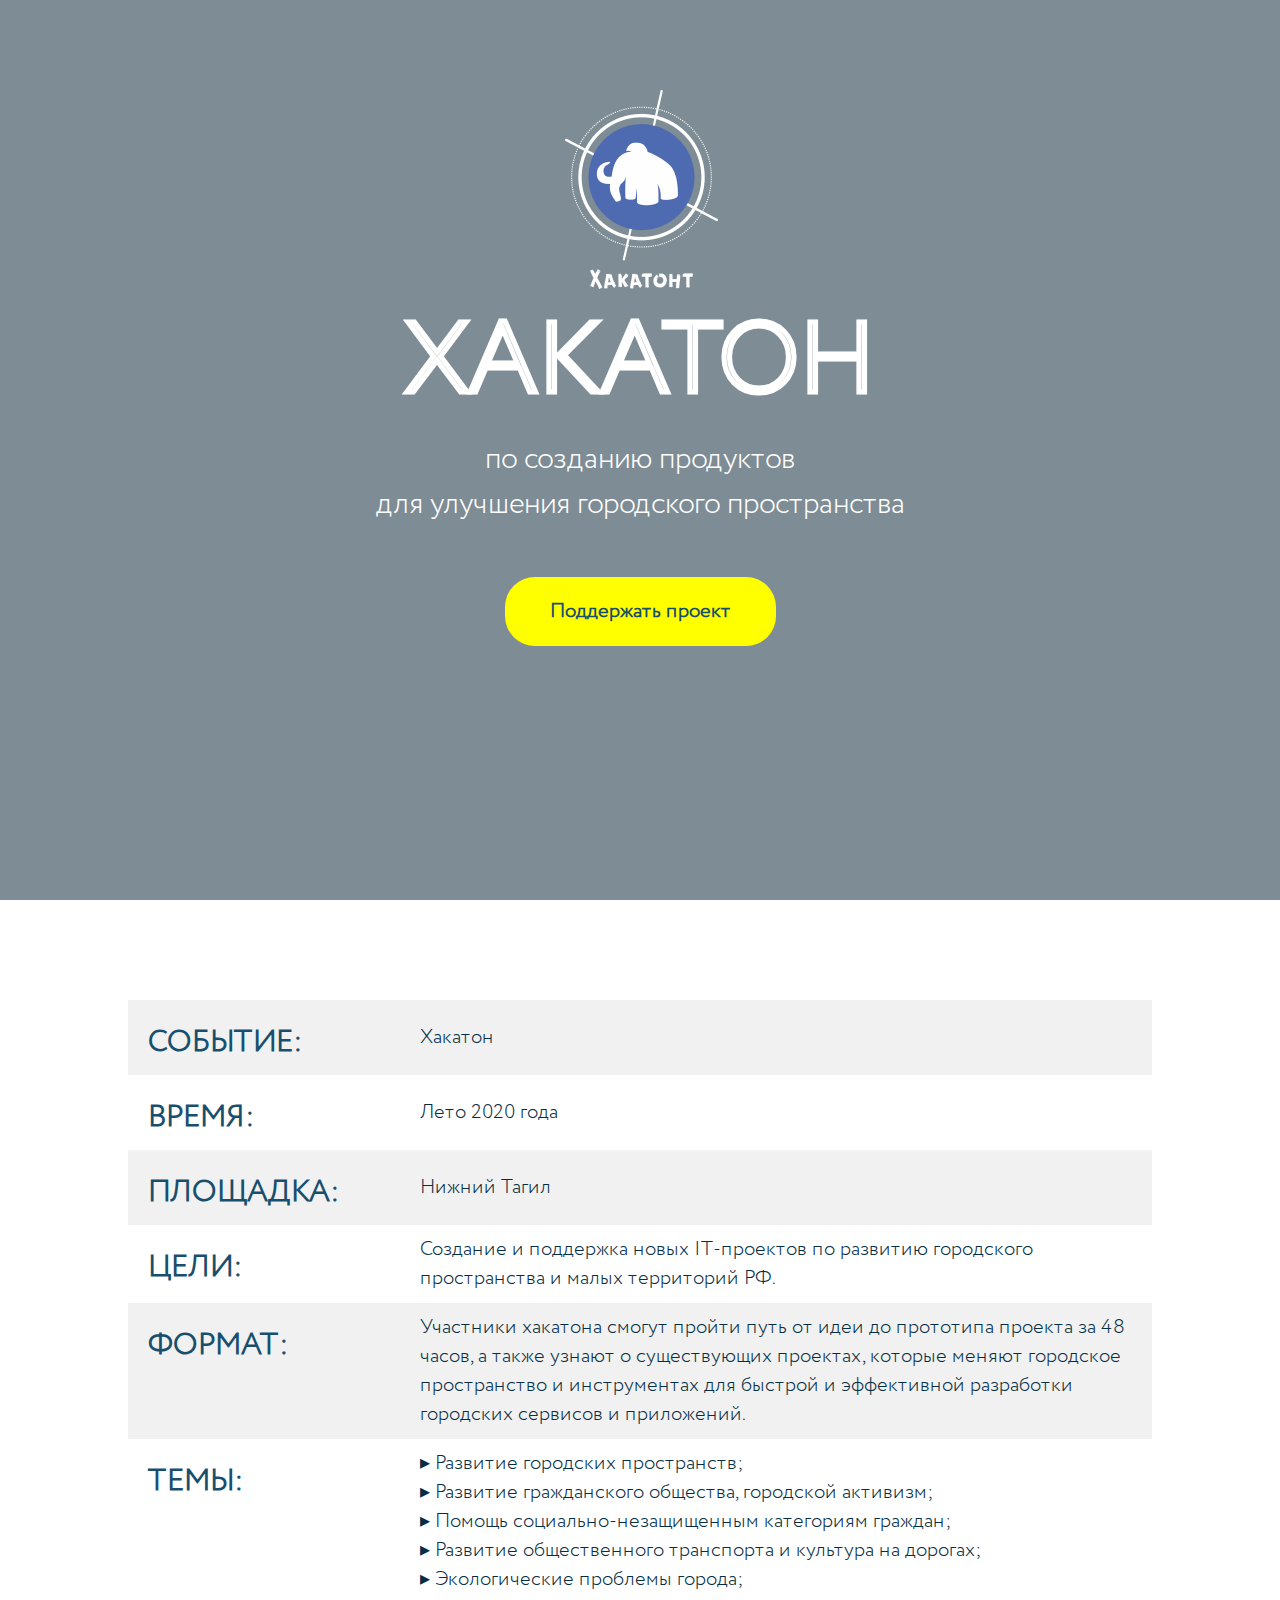
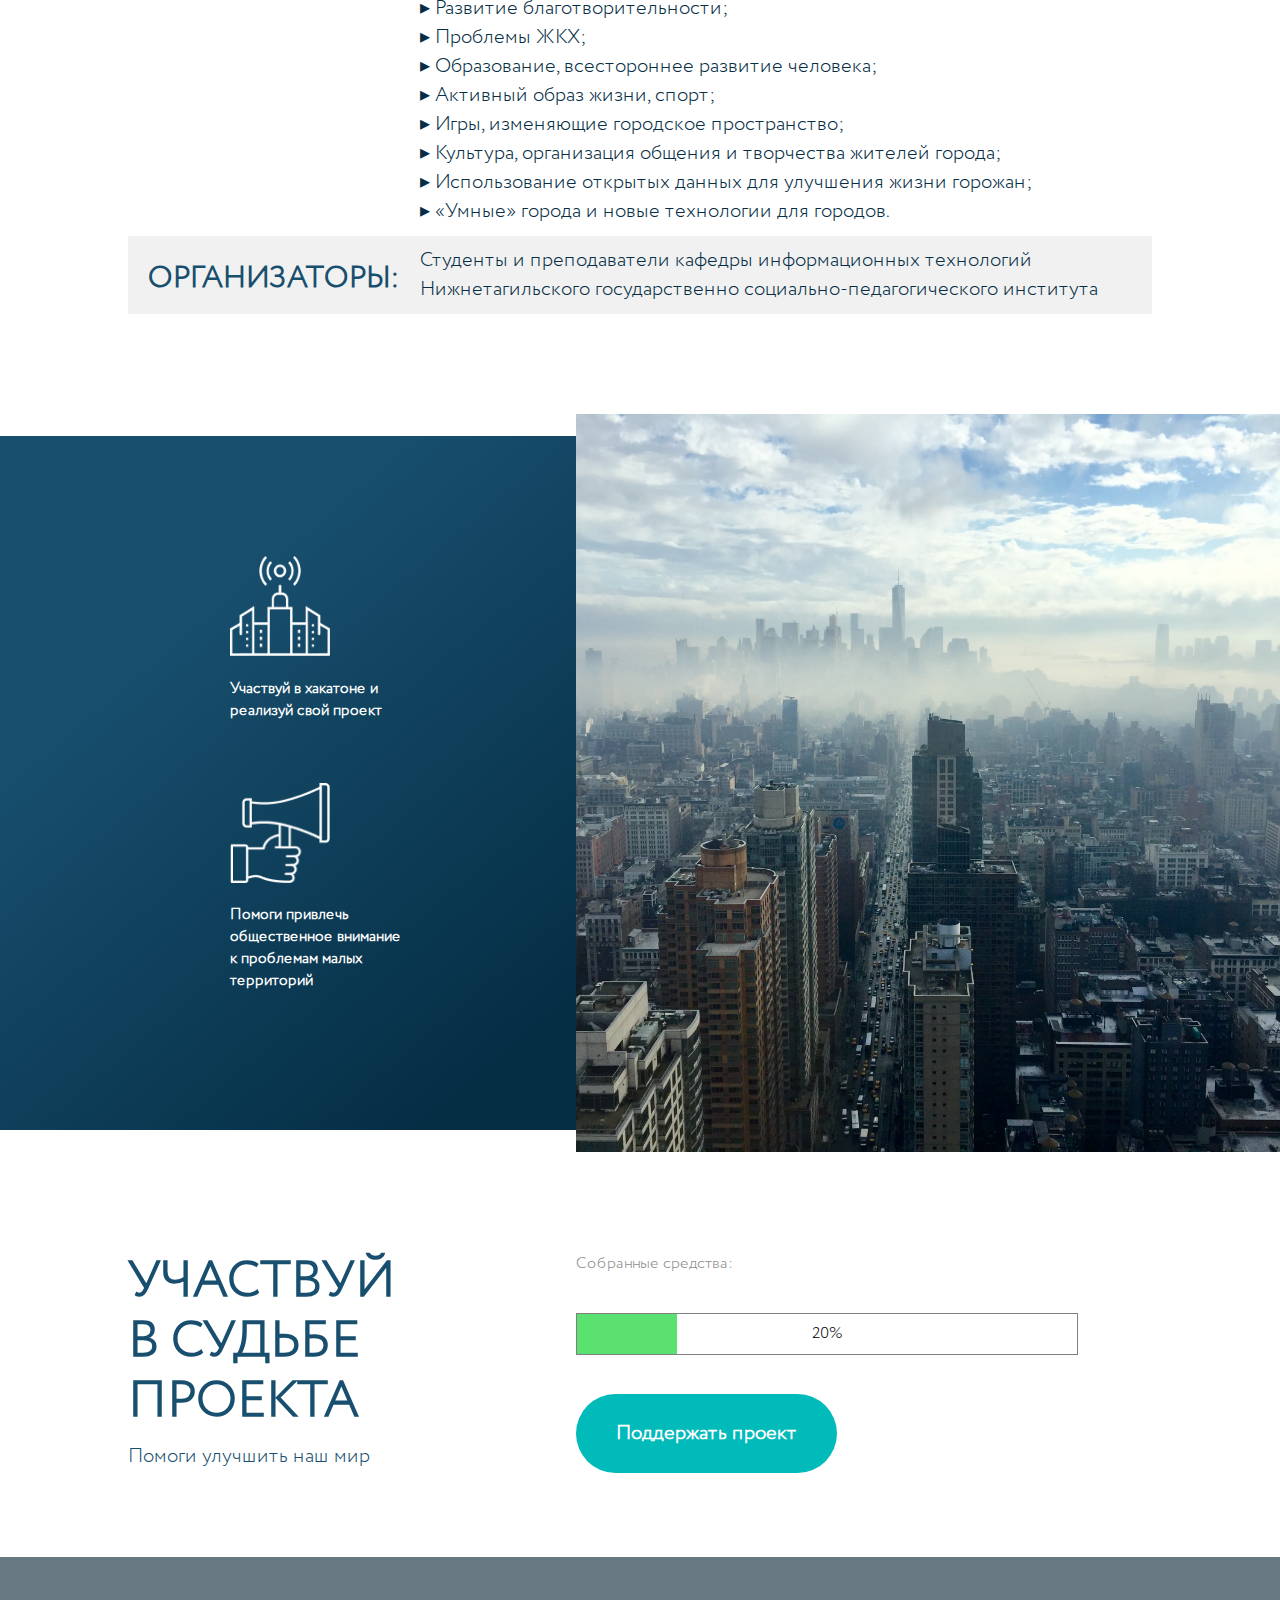
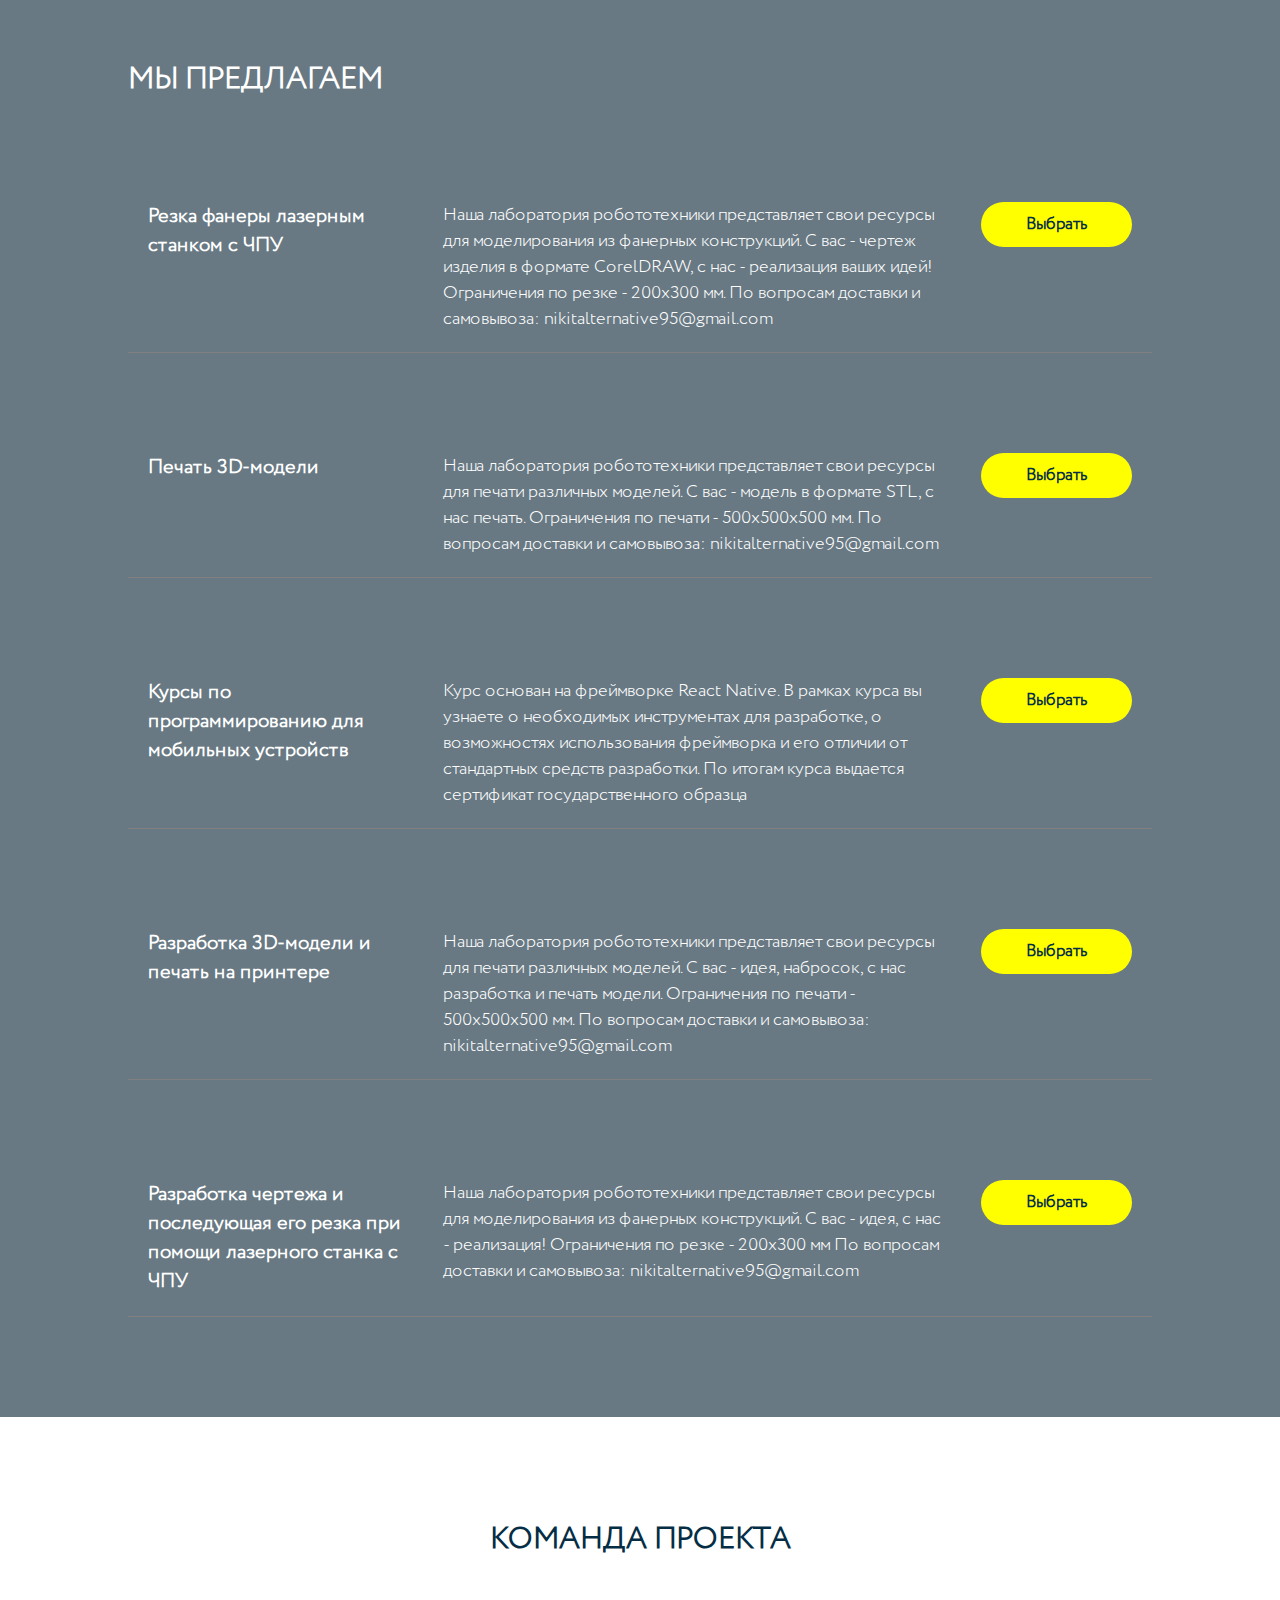
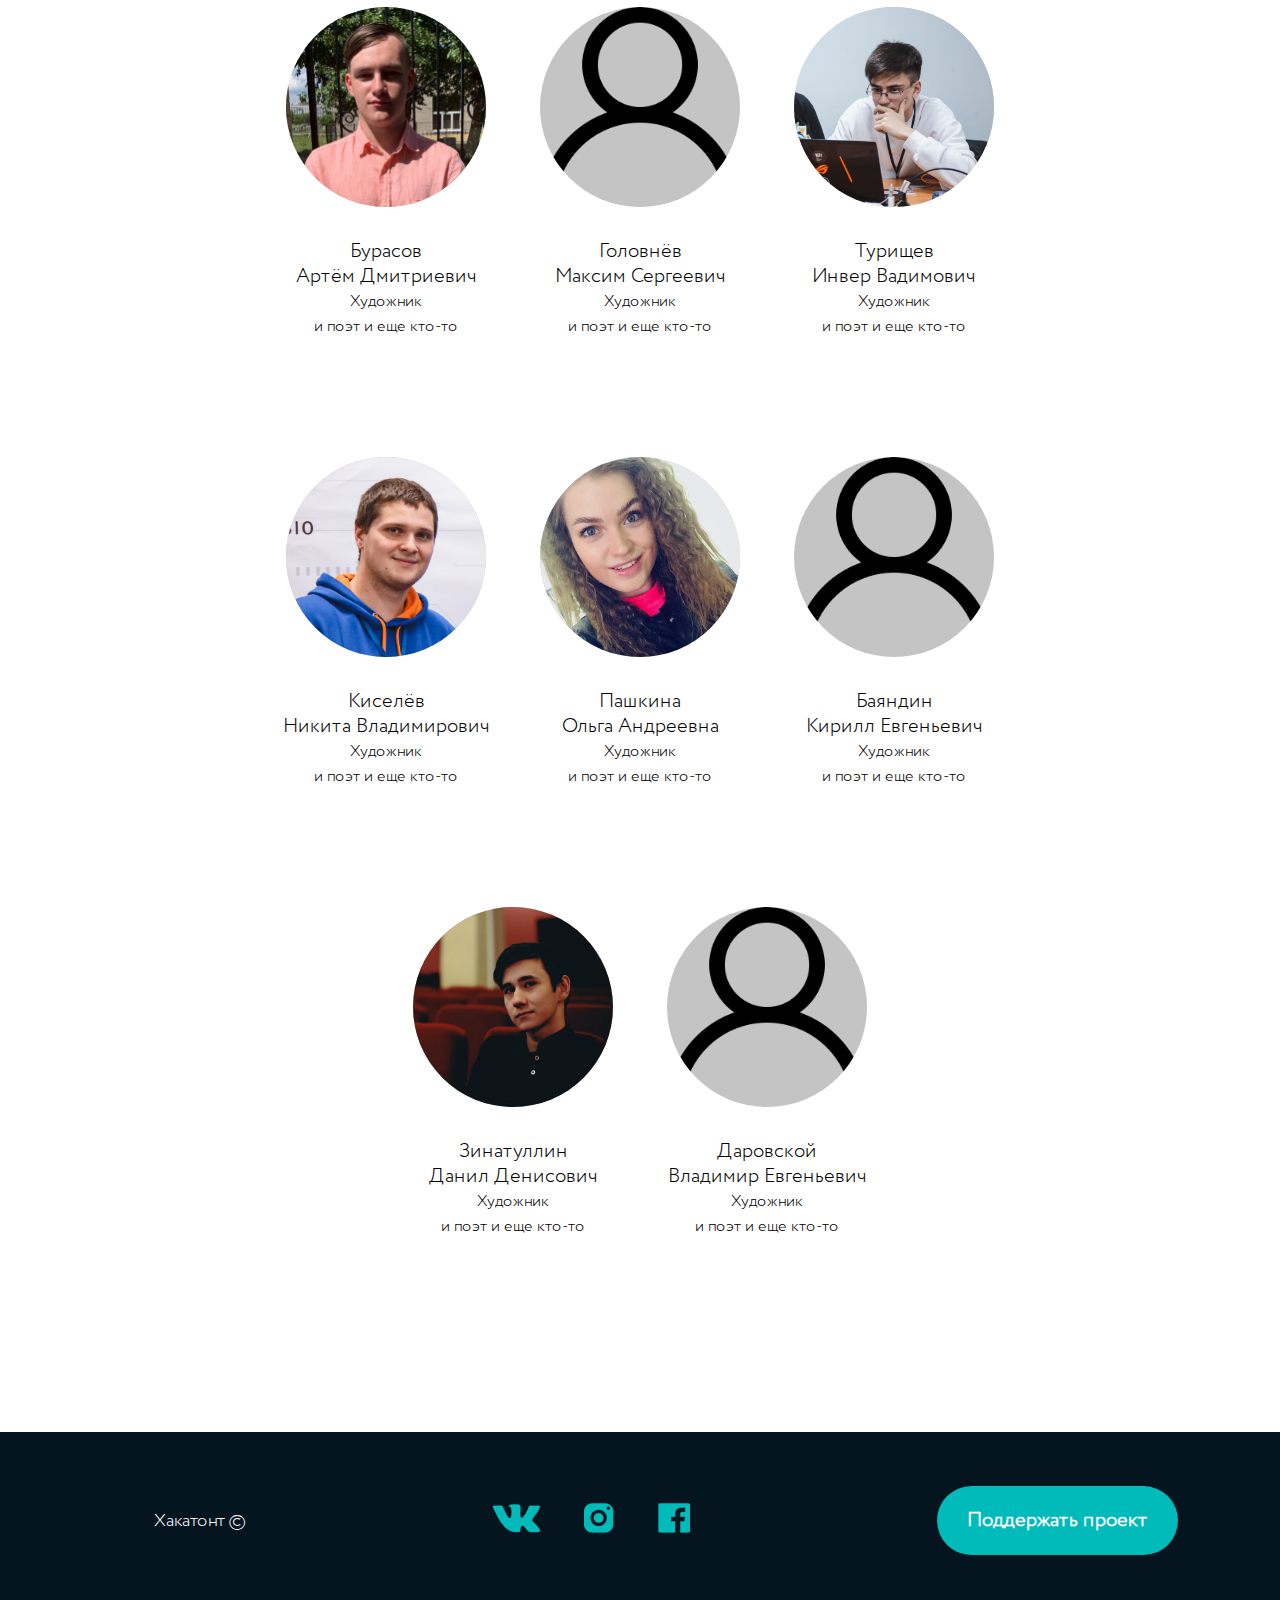
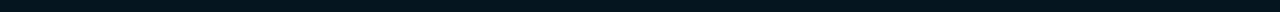
==== index.htm @ 9d092502 "add photo" ====
<!DOCTYPE html>
<html>
<head>
	<title>HACKATONT</title>
	<meta charset="utf-8">
	
	<link rel="stylesheet" type="text/css" href="styles/header.css">
	<link rel="stylesheet" type="text/css" href="styles/table-content.css">
	<link rel="stylesheet" type="text/css" href="styles/filler.css">
	<link rel="stylesheet" type="text/css" href="styles/metrika.css">
	<link rel="stylesheet" type="text/css" href="styles/awards.css">
	<link rel="stylesheet" type="text/css" href="styles/partners.css">
	<link rel="stylesheet" type="text/css" href="styles/team.css">
	<link rel="stylesheet" type="text/css" href="styles/footer.css">

	<style type="text/css">
		@font-face {
		    font-family: 'Circe';
		    src: url('Circe-Light.eot');
		    src: local('Circe Light'), local('Circe-Light'),
		        url('styles/fonts/Circe-Light.eot?#iefix') format('embedded-opentype'),
		        url('styles/fonts/Circe-Light.woff2') format('woff2'),
		        url('styles/fonts/Circe-Light.woff') format('woff'),
		        url('styles/fonts/Circe-Light.ttf') format('truetype');
		    font-weight: 300;
		    font-style: normal;
		}
		* {
			font-family: 'Circe';
			margin: 0px;
			padding: 0px;
		}
	</style>
</head>
<body>
	<div id="header">
		<div class="background"></div>
		<div id="header-content">
			<div class="logo"><img src="images/logo.png"></div>
			<div class="h1">ХАКАТОН</div>
			<div class="text">
				по созданию продуктов<br>
				для улучшения городского пространства
			</div>
			<button class="yellow" onclick="document.location.href = 'https://boomstarter.ru/projects/980617/hakaton_umnyy_gorod_-_chistyy_gorod'">Поддержать проект</button>
		</div>
	</div>

	<div id="table-content">
		<table>
			<tr>
				<td>событие:</td>
				<td>Хакатон</td>
			</tr>
			<tr>
				<td>время:</td>
				<td>Лето 2020 года</td>
			</tr>
			<tr>
				<td>площадка:</td>
				<td>Нижний Тагил</td>
			</tr>
			<tr>
				<td>цели:</td>
				<td>Создание и поддержка новых IT-проектов по развитию городского пространства и малых территорий РФ.</td>
			</tr>
			<tr>
				<td>формат:</td>
				<td>Участники хакатона смогут пройти путь от идеи до прототипа проекта за 48 часов, а также узнают о существующих проектах, которые меняют городское пространство и инструментах для быстрой и эффективной разработки городских сервисов и приложений.</td>
			</tr>
			<tr>
				<td>темы:</td>
				<td>
					<ul>
						<li>Развитие городских пространств</li>
						<li>Развитие гражданского общества, городской активизм</li>
						<li>Помощь социально-незащищенным категориям граждан</li>
						<li>Развитие общественного транспорта и культура на дорогах</li>
						<li>Экологические проблемы города</li>
						<li>Развитие благотворительности</li>
						<li>Проблемы ЖКХ</li>
						<li>Образование, всестороннее развитие человека</li>
						<li>Активный образ жизни, спорт</li>
						<li>Игры, изменяющие городское пространство</li>
						<li>Культура, организация общения и творчества жителей города</li>
						<li>Использование открытых данных для улучшения жизни горожан</li>
						<li>«Умные» города и новые технологии для городов</li>
					</ul>
				</td>
			</tr>
			<tr>
				<td>организаторы:</td>
				<td>Студенты и преподаватели кафедры информационных технологий Нижнетагильского государственно социально-педагогического института</td>
			</tr>
		</table>
	</div>

	<div id="filler">
		<div id="filler-content">
			<div class="content">
				<div class="content-logo" style="padding-top: 120px;"><img src="images/fillerCity.png"></div>
				<div class="content-text">
					Участвуй в хакатоне и<br>
					реализуй свой проект
				</div>
			</div>
			<div class="content">
				<div class="content-logo"><img src="images/fillerRupor.png"></div>
				<div class="content-text">
					Помоги привлечь<br>
					общественное внимание<br>
					к проблемам малых<br>
					территорий
				</div>
			</div>
		</div>
		<div id="filler-image"></div>
	</div>
	<div id="metrika">
		<div class="text">
			<p class="text-main">
				Участвуй<br>
				в судьбе<br>
				проекта
			</p>
			<p class="text-sub">Помоги улучшить наш мир</p>
		</div>
		<div class="elements">
			<!-- <iframe frameborder="0" height="390" src="https://boomstarter.ru/projects/980617/hakaton_umnyy_gorod_-_chistyy_gorod/widget/card.html" width="210"></iframe> -->
			<p class="elem-title">Собранные средства:</p>
			<div class="progress-bar-container">
				<div class="progress-bar">20%</div>
			</div>
			<button class="cyan" onclick="document.location.href = 'https://boomstarter.ru/projects/980617/hakaton_umnyy_gorod_-_chistyy_gorod'">Поддержать проект</button>
		</div>
	</div>

	<div id="awards">
		<table>
			<tr>
				<th colspan="3">мы предлагаем</th>
			</tr>
			<tr>
				<td>Резка фанеры лазерным станком с ЧПУ</td>
				<td>Наша лаборатория робототехники представляет свои ресурсы для моделирования из фанерных конструкций. С вас - чертеж изделия в формате CorelDRAW, с нас - реализация ваших идей! Ограничения по резке - 200х300 мм. По вопросам доставки и самовывоза: nikitalternative95@gmail.com</td>
				<td><button onclick="document.location.href = 'https://boomstarter.ru/projects/980617/hakaton_umnyy_gorod_-_chistyy_gorod/backing_orders/new'" class="yellow">Выбрать</button></td>
			</tr>
			<tr>
				<td>Печать 3D-модели</td>
				<td>Наша лаборатория робототехники представляет свои ресурсы для печати различных моделей. С вас - модель в формате STL, с нас печать. Ограничения по печати - 500х500х500 мм. По вопросам доставки и самовывоза: nikitalternative95@gmail.com</td>
				<td><button onclick="document.location.href = 'https://boomstarter.ru/projects/980617/hakaton_umnyy_gorod_-_chistyy_gorod/backing_orders/new'" class="yellow">Выбрать</button></td>
			</tr>
			<tr>
				<td>Курсы по программированию для мобильных устройств</td>
				<td>Курс основан на фреймворке React Native. В рамках курса вы узнаете о необходимых инструментах для разработке, о возможностях использования фреймворка и его отличии от стандартных средств разработки. По итогам курса выдается сертификат государственного образца</td>
				<td><button onclick="document.location.href = 'https://boomstarter.ru/projects/980617/hakaton_umnyy_gorod_-_chistyy_gorod/backing_orders/new'" class="yellow">Выбрать</button></td>
			</tr>
			<tr>
				<td>Разработка 3D-модели и печать на принтере</td>
				<td>Наша лаборатория робототехники представляет свои ресурсы для печати различных моделей. С вас - идея, набросок, с нас разработка и печать модели. Ограничения по печати - 500х500х500 мм. По вопросам доставки и самовывоза: nikitalternative95@gmail.com</td>
				<td><button onclick="document.location.href = 'https://boomstarter.ru/projects/980617/hakaton_umnyy_gorod_-_chistyy_gorod/backing_orders/new'" class="yellow">Выбрать</button></td>
			</tr>
			<tr>
				<td>Разработка чертежа и последующая его резка при помощи лазерного станка с ЧПУ</td>
				<td>Наша лаборатория робототехники представляет свои ресурсы для моделирования из фанерных конструкций. С вас - идея, с нас - реализация! Ограничения по резке - 200х300 мм По вопросам доставки и самовывоза: nikitalternative95@gmail.com</td>
				<td><button onclick="document.location.href = 'https://boomstarter.ru/projects/980617/hakaton_umnyy_gorod_-_chistyy_gorod/backing_orders/new'" class="yellow">Выбрать</button></td>
			</tr>
		</table>
	</div>

	<div id="partners">
		<div class="partnersTitle">ПАРТНЁРЫ</div>
		<div class="content">
			<img src="images/partners/google.png" class="partner">
			<img src="images/partners/ntgspi.png" class="partner">
			<img src="images/partners/cocacola.png" class="partner">
			<img src="images/partners/instagram.png" class="partner">
			<img src="images/partners/fox.png" class="partner">
		</div>
	</div>

	<div id="team">
		<div class="teamTitle">КОМАНДА ПРОЕКТА</div>
		<div class="content">
			<div class="avatar">
				<img src="images/avatars/burasov.png" class="avatar-img">
				<div class="avatar-name">
					<p class="name">Бурасов <br>Артём Дмитриевич</p>
					<p class="prof">Художник <br>и поэт и еще кто-то</p>
				</div>
				<div class="avatar-description">
					<p class="description">
						Художник, поэт, фидантроп, Художник, поэт, фидантроп, Художник, поэт, фидантроп, Художник, поэт, фидантроп, Художник, поэт, фидантроп, Художник, поэт, фидантроп, Художник, поэт, фидантроп
					</p>
				</div>
			</div>

			<div class="avatar">
				<img src="images/avatars/user.png" class="avatar-img">
				<div class="avatar-name">
					<p class="name">Головнёв <br>Максим Сергеевич</p>
					<p class="prof">Художник <br>и поэт и еще кто-то</p>
				</div>
				<div class="avatar-description">
					<p class="description">
						Художник, поэт, фидантроп, Художник, поэт, фидантроп, Художник, поэт, фидантроп, Художник, поэт, фидантроп, Художник, поэт, фидантроп, Художник, поэт, фидантроп, Художник, поэт, фидантроп
					</p>
				</div>
			</div>

			<div class="avatar">
				<img src="images/avatars/turishchev.jpg" class="avatar-img">
				<div class="avatar-name">
					<p class="name">Турищев <br>Инвер Вадимович</p>
					<p class="prof">Художник <br>и поэт и еще кто-то</p>
				</div>
				<div class="avatar-description">
					<p class="description">
						Художник, поэт, фидантроп, Художник, поэт, фидантроп, Художник, поэт, фидантроп, Художник, поэт, фидантроп, Художник, поэт, фидантроп, Художник, поэт, фидантроп, Художник, поэт, фидантроп
					</p>
				</div>
			</div>

			<div class="avatar">
				<img src="images/avatars/kiselev.png" class="avatar-img">
				<div class="avatar-name">
					<p class="name">Киселёв <br>Никита Владимирович</p>
					<p class="prof">Художник <br>и поэт и еще кто-то</p>
				</div>
				<div class="avatar-description">
					<p class="description">
						Художник, поэт, фидантроп, Художник, поэт, фидантроп, Художник, поэт, фидантроп, Художник, поэт, фидантроп, Художник, поэт, фидантроп, Художник, поэт, фидантроп, Художник, поэт, фидантроп
					</p>
				</div>
			</div>

			<div class="avatar">
				<img src="images/avatars/pushkina.png" class="avatar-img">
				<div class="avatar-name">
					<p class="name">Пашкина <br>Ольга Андреевна</p>
					<p class="prof">Художник <br>и поэт и еще кто-то</p>
				</div>
				<div class="avatar-description">
					<p class="description">
						Художник, поэт, фидантроп, Художник, поэт, фидантроп, Художник, поэт, фидантроп, Художник, поэт, фидантроп, Художник, поэт, фидантроп, Художник, поэт, фидантроп, Художник, поэт, фидантроп
					</p>
				</div>
			</div>

			<div class="avatar">
				<img src="images/avatars/user.png" class="avatar-img">
				<div class="avatar-name">
					<p class="name">Баяндин <br>Кирилл Евгеньевич</p>
					<p class="prof">Художник <br>и поэт и еще кто-то</p>
				</div>
				<div class="avatar-description">
					<p class="description">
						Художник, поэт, фидантроп, Художник, поэт, фидантроп, Художник, поэт, фидантроп, Художник, поэт, фидантроп, Художник, поэт, фидантроп, Художник, поэт, фидантроп, Художник, поэт, фидантроп
					</p>
				</div>
			</div>

			<div class="avatar">
				<img src="images/avatars/zinatullin.jpg" class="avatar-img">
				<div class="avatar-name">
					<p class="name">Зинатуллин <br>Данил Денисович</p>
					<p class="prof">Художник <br>и поэт и еще кто-то</p>
				</div>
				<div class="avatar-description">
					<p class="description">
						Художник, поэт, фидантроп, Художник, поэт, фидантроп, Художник, поэт, фидантроп, Художник, поэт, фидантроп, Художник, поэт, фидантроп, Художник, поэт, фидантроп, Художник, поэт, фидантроп
					</p>
				</div>
			</div>

			<div class="avatar">
				<img src="images/avatars/user.png" class="avatar-img">
				<div class="avatar-name">
					<p class="name">Даровской <br>Владимир Евгеньевич</p>
					<p class="prof">Художник <br>и поэт и еще кто-то</p>
				</div>
				<div class="avatar-description">
					<p class="description">
						Художник, поэт, фидантроп, Художник, поэт, фидантроп, Художник, поэт, фидантроп, Художник, поэт, фидантроп, Художник, поэт, фидантроп, Художник, поэт, фидантроп, Художник, поэт, фидантроп
					</p>
				</div>
			</div>
		</div>
	</div>

	<div id="footer">
		<div class="content">
			<div class="inline">Хакатонт &#169;</div>
			<div class="inline">
				<a href="https://vk.com/hackatont" class="socials-link">
					<img src="images/footer/vk.png">
				</a>
				<a href="https://www.instagram.com/hackato.nt/" class="socials-link">
					<img src="images/footer/inst.png">
				</a>
				<a href="https://www.facebook.com/Хакатонт-105093607783880" class="socials-link">
					<img src="images/footer/facebook.png">
				</a>
			</div>
			<div  class="inline">
				<button onclick="document.location.href = 'https://boomstarter.ru/projects/980617/hakaton_umnyy_gorod_-_chistyy_gorod'" class="cyan">
					Поддержать проект
				</button>
			</div>
		</div>
	</div>
</body>
</html>
---- styles/header.css ----
#header {
	width: 100%;
	height: 100vh;
	position: relative;
	color: white;
} 

#header #header-content {
	position: absolute;
	top: 10%;
	height: 70%;
	width: 100%;
	text-align: center;

}

.background {
	position: absolute;
	width: 100%;
	height: 100%;
	background: url(../images/backgroundHeader.jpeg);
	background-blend-mode: hard-light;
	background-size: 100%;
	opacity: 0.85;
	transform: matrix(-1, 0, 0, 1, 0, 0);
	box-shadow:0 0 0 1000px rgba(4, 32, 48, 0.6) inset;
}

#header .logo {
	margin: 0px auto;
	width: 150px;
	height: 150px;
	line-height: 150px; 		/*--------*/
	border-radius: 50%; 		/*--------*/	
}
#header .h1 {
	width: 100%;
	margin-top: 50px;
	text-align: center;
	font-size: 100px;
	font-weight: bold;
	color: transparent;
	-webkit-text-stroke: 2px white;
	text-stroke: 2px white;
}
#header .text {
	width: 100%;
	font-size: 30px;
	text-align: center;
}
#header .yellow {
	margin-top: 50px;
	padding: 20px 45px;
	font-size: 20px;
	border-radius: 30px;
	border: none;
	background-color: yellow; 	/*--------*/
	cursor: pointer;
	outline: none;
	color: #184F6E;
	font-weight: bold;
}

#header .yellow:hover {
	background-color: #f0e824;
}
---- styles/table-content.css ----
#table-content {
	width: 100%;
} 
#table-content table{
	width: 80%;
	margin: 100px auto;
	font-size: 20px;
	border-collapse: collapse;
}
#table-content table tr:nth-child(2n+1) {
	background-color: #F1F1F1;
}
#table-content table td {
	padding: 10px;
	color: #052E45;
}
#table-content table ul li {
	list-style-type: none;
}
#table-content table ul li:before {
	content: "▸ ";
}
#table-content table ul li:after {
	content: ";";
}
#table-content table ul li:last-child:after {
	content: ".";
}
#table-content table td:first-child {
	padding-top: 20px;
	padding-left: 20px;
	vertical-align: top;
	font-size: 30px;
	text-transform: uppercase;
	color: #184F6E;
	font-weight: 600;
}
---- styles/filler.css ----
#filler {
	width: 100%;
	height: 82vh;
	position: relative; 
}

#filler #filler-content {
	position: absolute;
	width: 45%;
	height: 94%;
	top: 3%;
	left: 0px;
	background: linear-gradient(139.68deg, #184F6E 28.27%, #052E45 88.45%);
}
#filler #filler-image {
	position: absolute;
	width: 55%;
	height: 100%;
	top: 0px;
	left: 45%;
	background: url(../images/fillerImg.jpeg);
	background-size: cover;
}
#filler .content {
	height: 50%;
	width: 70%;
	margin-left: 40%;
	font-size: 20px;
}
#filler .content .content-logo {
	height: 35%;
	width: 100%;
}

#filler .content .content-logo img {
	width: 100px;
	height: 100px;
}

#filler .content .content-text {
	height: 40%;
	width: 100%;
	color: white;
	font-size: 15px;
	font-weight: 600;
}
---- styles/metrika.css ----
#metrika {
	width: 100%;
	height: 45vh;
	position: relative;
	background-color: white;
} 

.frame {
	margin-top: -80px;
	width: 600px;
}

#metrika .text {
	width: 30%;
	height: 60%;
	left: 10%;
	top: 100px;
	position: absolute;
	color: #184F6E;
	bottom: 100px;
}
	#metrika .text .text-main {
		font-size: 50px;
		font-weight: 600;
		line-height: 1.2;
		text-transform: uppercase;
	}
	#metrika .text .text-sub {
		margin-top: 10px;
		font-size: 20px;
	}
#metrika .elements {
	width: 55%;
	height: 50%;
	top: 100px;
	bottom: 100px;
	position: absolute;
	left: 45%;
}
#metrika .elements .elem-title {
	height: 30%;
	color: #8D8D8D;
}
#metrika .elements .progress-bar-container {
	height: 40%;
}
#metrika .elements .progress-bar {
	height: 40px;
	line-height: 40px;
	text-align: center;
	width: 500px;
	background: linear-gradient(to right, #5AE170 0%, #5AE170 20%, white 20%, white 100%);
	border: solid 1px grey;
}
#metrika .elements .cyan {
	padding: 25px 40px;
	border-radius: 50px;
	border: none;
	outline: none;
	color: white;
	font-weight: 600;
	font-size: 20px;
	background-color: #01BABA;
	cursor: pointer;
}

#metrika .elements .cyan:hover {
	background-color: #04d9d9;
}
---- styles/awards.css ----
#awards {
	width: 100%;
	color: white;
	height: auto;
	background-image: url(../images/backgroundAward.jpeg);
	background-size: 100%;
	background-blend-mode: hard-light;
	box-shadow:0 0 0 1000px rgba(4, 32, 48, 0.6) inset;
	padding-bottom: 100px;
}

#awards table {
	width: 80%;
	margin: 0px auto;
	border-collapse: collapse;
	height: auto;
}

#awards table th {
	font-size: 30px;
	text-transform: uppercase;
	text-align: left;
	padding-top: 100px;
}

#awards table td {
	border-bottom: solid 1px grey;
	padding: 20px;
	vertical-align: top;
	padding-top: 100px;
	font-size: 18px;
}

#awards table td:nth-child(2n+1) {
	font-size: 20px;
	font-weight: 600;
}

#awards .yellow {
	padding: 10px 45px;
	font-size: 15px;
	border-radius: 30px;
	border: none;
	background-color: yellow; 	/*--------*/
	cursor: pointer;
	outline: none;
	color: #052E45;
	font-size: 17px;
	font-weight: 600;
	cursor: pointer;
}

#awards .yellow:hover {
	background-color: #f0e824;
}
---- styles/partners.css ----
#partners {
	background-color: #F1F1F1;
	width: 100%;
	height: auto;
	display: none;
} 
#partners .content {
	width: 70%;
	margin: 20px auto;
	min-height: 50px;
	text-align: center;
}
#partners .content .partner {
	width: 25%;
	height: 250px;
	display: inline-block;
}

.partnersTitle {
	padding-top: 100px;
	text-align: center;
	text-transform: uppercase;
	font-size: 30px;
	color: #052E45;
	font-weight: bold;
}
---- styles/team.css ----
#team {
	width: 100%;
	height: auto;
	padding: 100px 0;
	background-color: white;
} 

.teamTitle {
	text-align: center;
	text-transform: uppercase;
	font-size: 30px;
	color: #052E45;
	font-weight: bold;
	padding-bottom: 20px;
}

#team .content {
	width: 70%;
	margin: 0 auto;
	height: auto;
	text-align: center;
}

#team .content .avatar {
	width: 250px;
	height: 450px;
	display: inline-block;
	vertical-align:bottom;
}
#team .content .avatar .avatar-img {
	margin: 25px;
	width: 200px;
	height: 200px;
	border-radius: 50%;
	background-color: #C4C4C4;
}
#team .content .avatar .avatar-name {
	width: 100%;
	height: 100px;
	line-height: 25px;
	text-align: center;
	font-size: 20px;
}
#team .content .avatar .avatar-name .prof {
	font-size: 16px;
}
#team .content .avatar .avatar-description {
	padding: 20px;
	background-color: #0076B8;
	display: none;
}
#team .content .avatar .avatar-description .description {
	width: 210px;
	height: 60px;
	display: block;
	line-height: calc(60px / 3);
	font-size: 20px;
	background-color: #0076B8;
	text-overflow: ellipsis;
	overflow: hidden;
	text-align: left;
	color: white;
}
#team .content .avatar:hover .avatar-description{
	display: block;
}

#team .content .avatar:hover {
	background-color: #F1F1F1;
}

.ava {
	width: 100px;
	height: 100px;
}
---- styles/footer.css ----
#footer {
	width: 100%;
	height: 20vh;
	background-color: #05151F;
	color: white;
}
#footer .content {
	width: 80%;
	margin: 0 auto;
	position: relative;
	text-align: justify;
	text-align-last: justify;
	top: 50%;
	left: 42%;
	transform: translate(-50%, -50%);
}
#footer .content .inline {
	display: inline-block;
	font-size: 18px;

}
#footer .content .inline a {
	display: inline-block;
	margin: 20px;
	vertical-align: middle;
}
#footer .content .inline .cyan {
	cursor: pointer;
	padding: 20px 30px;
	border-radius: 35px;
	border: none;
	outline: none;
	background-color: #01BABA;
	color: white;
	font-size: 20px;
	font-weight: bold
}
#footer .content .inline .cyan:hover {
	background-color: #04d9d9;
}
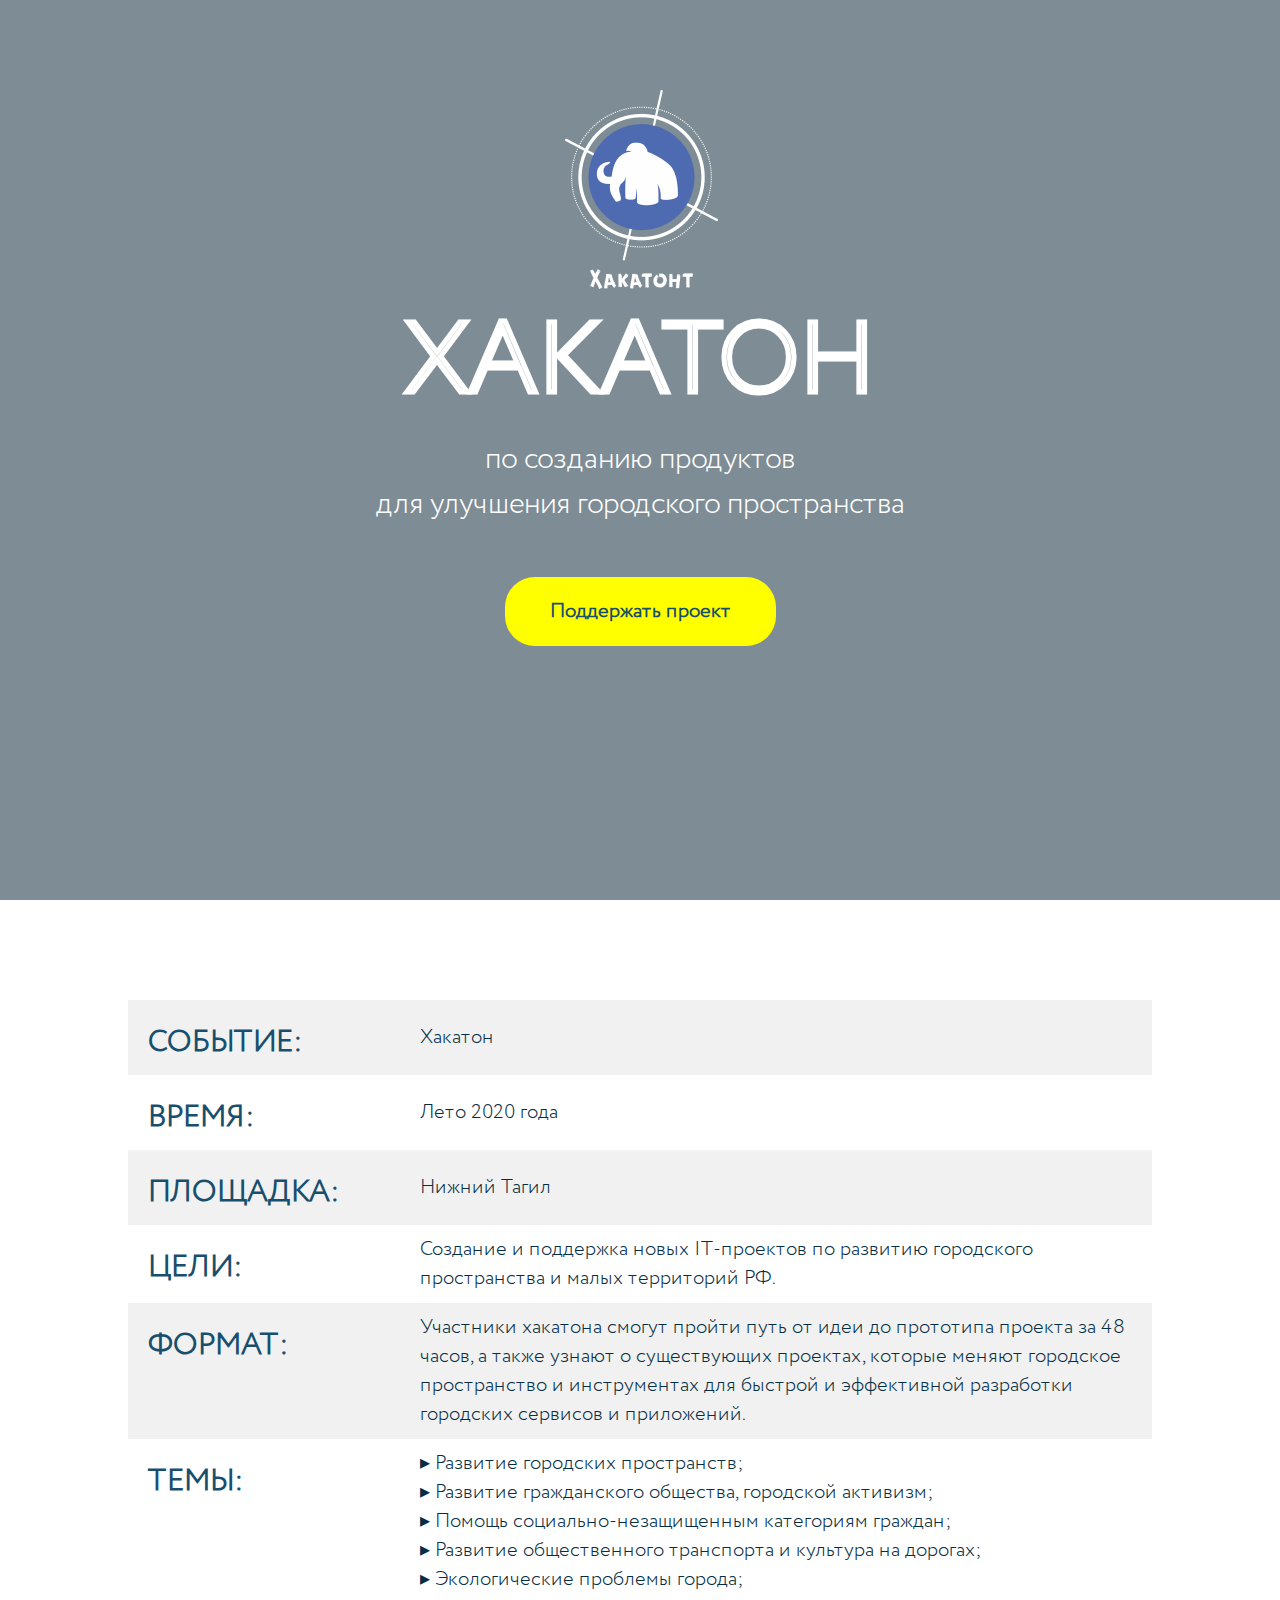
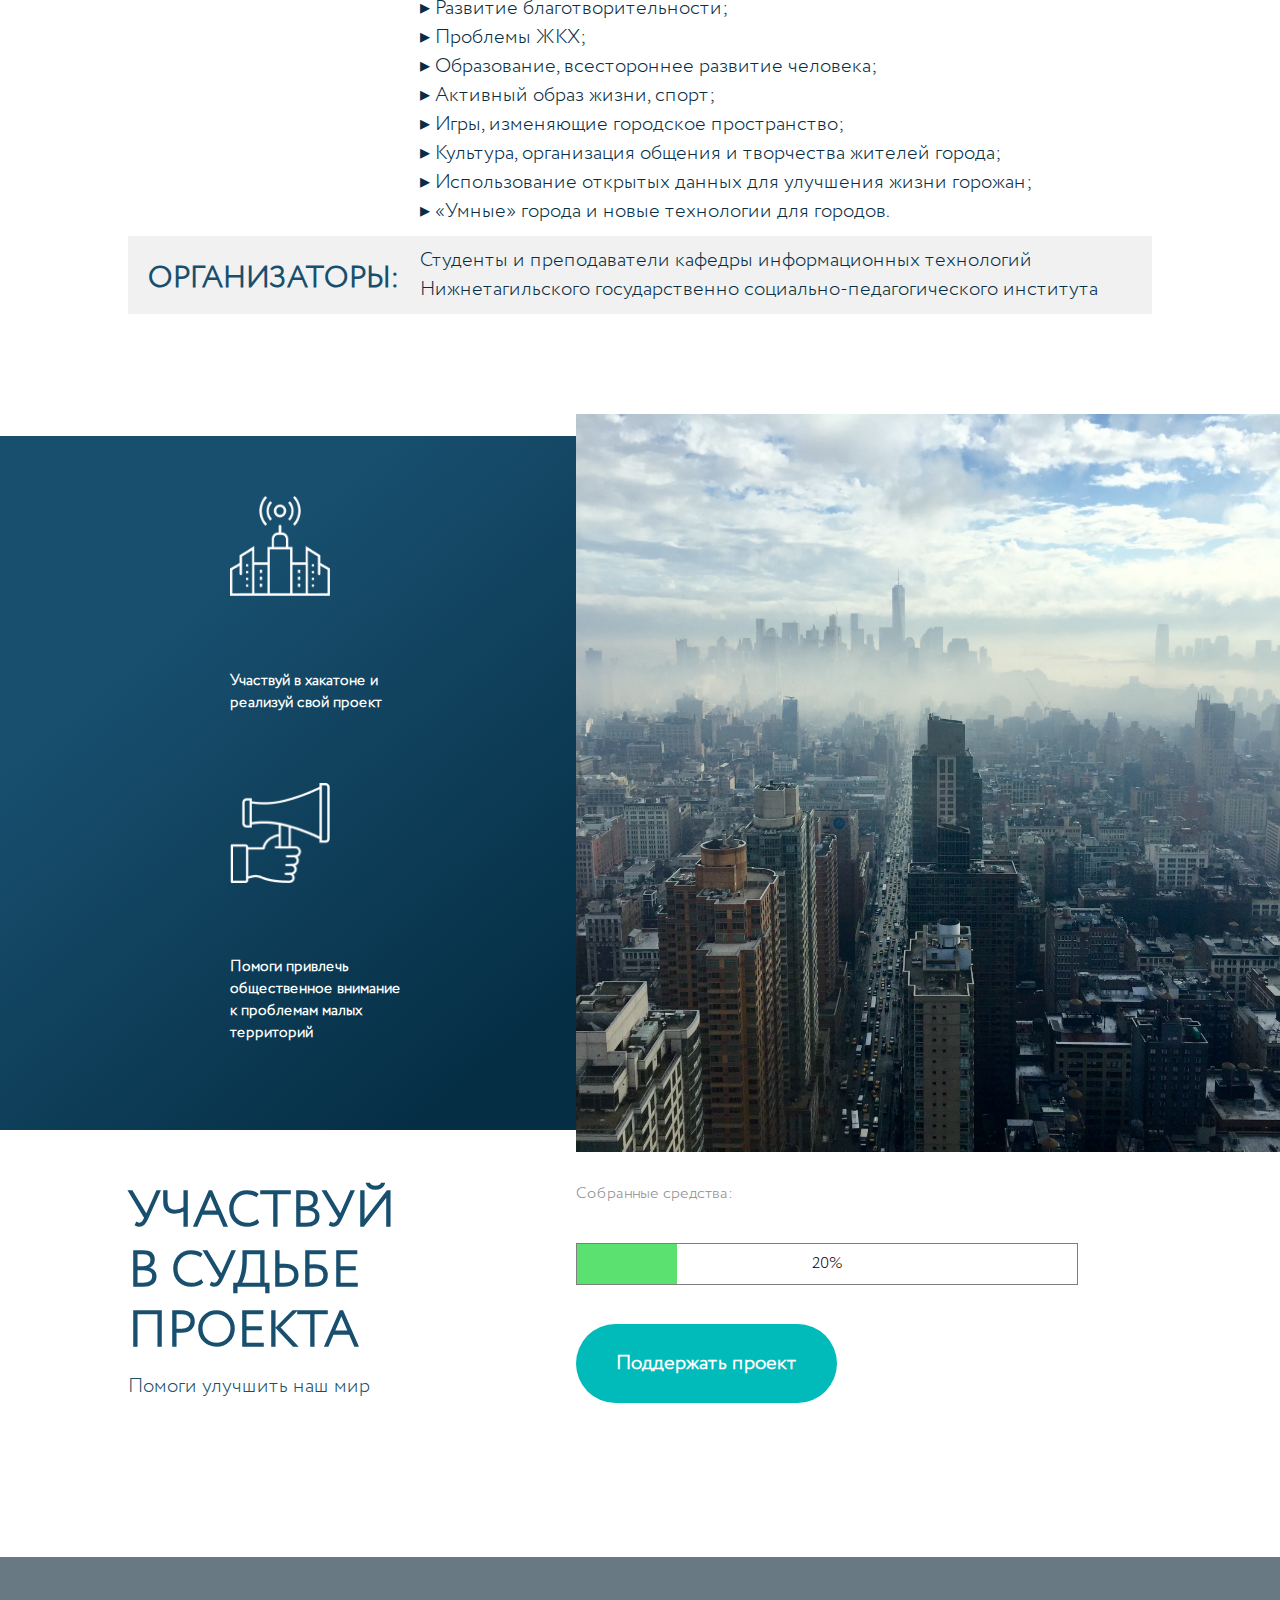
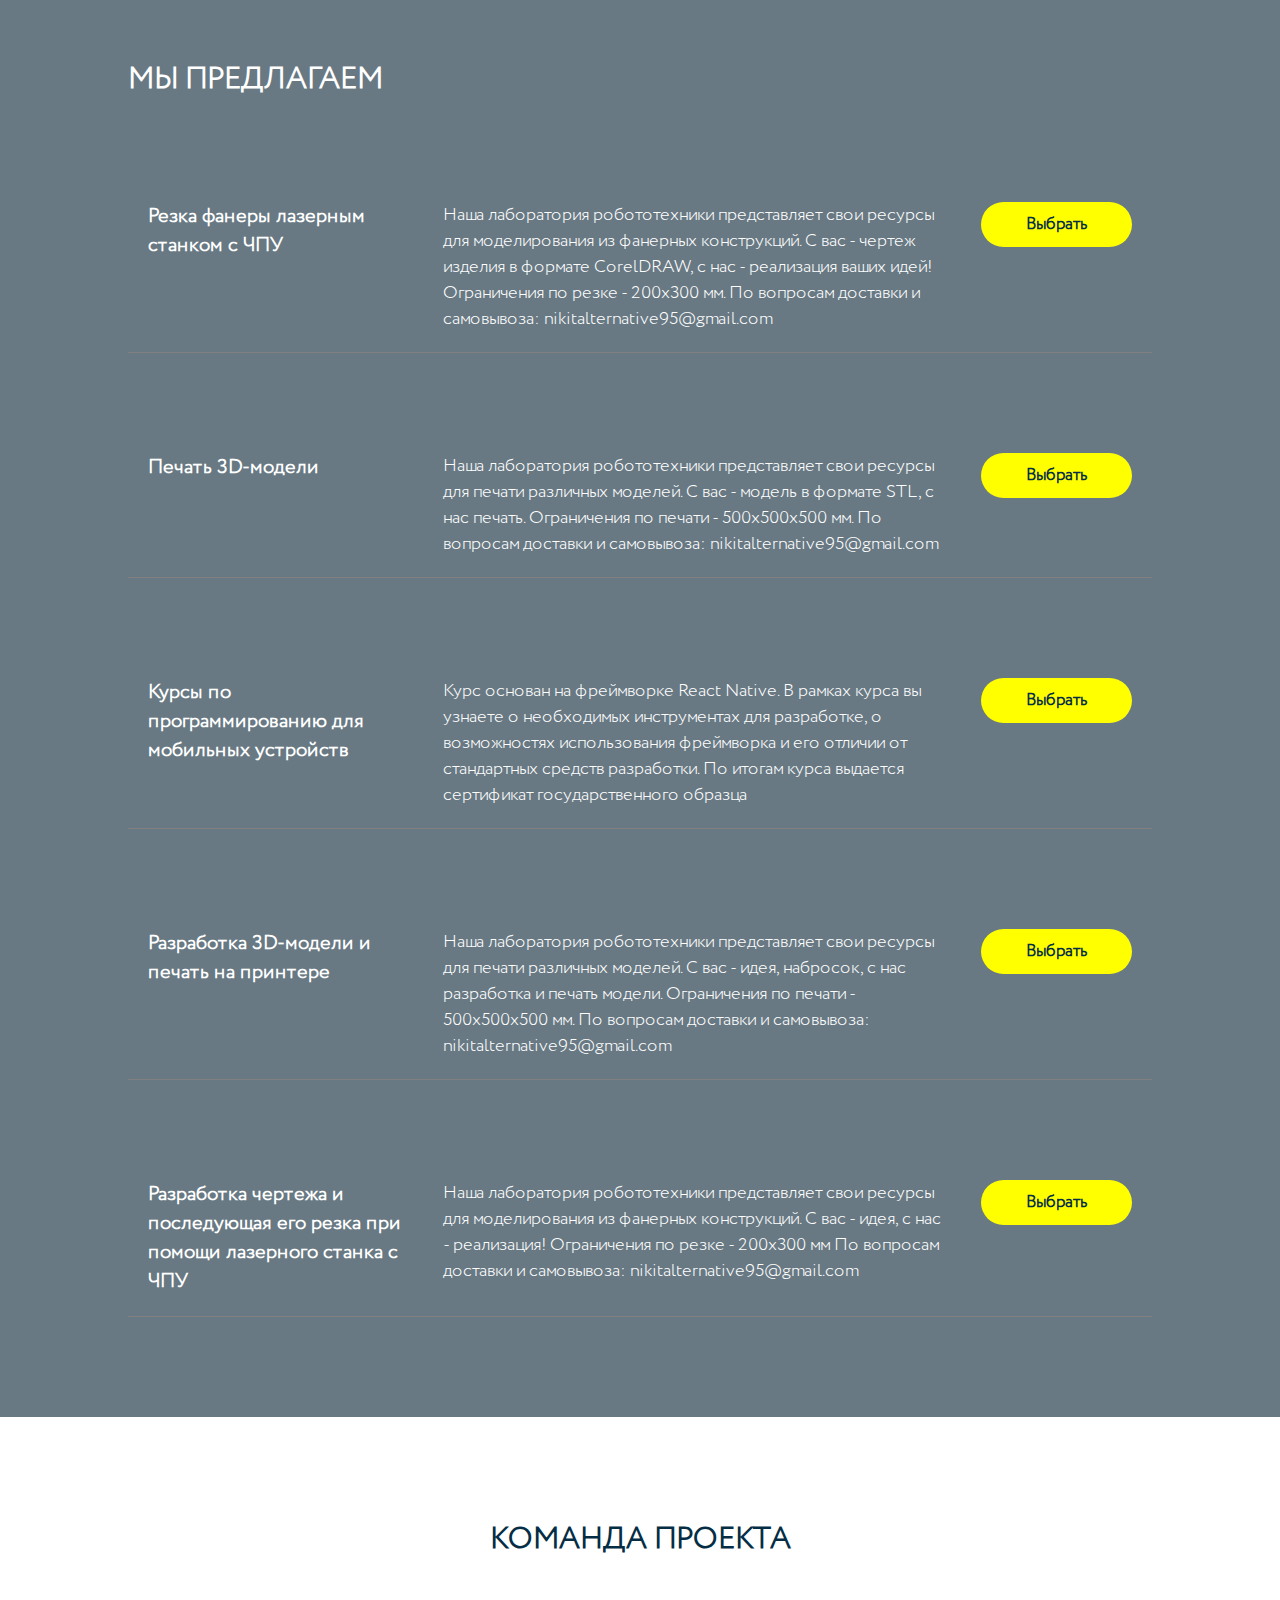
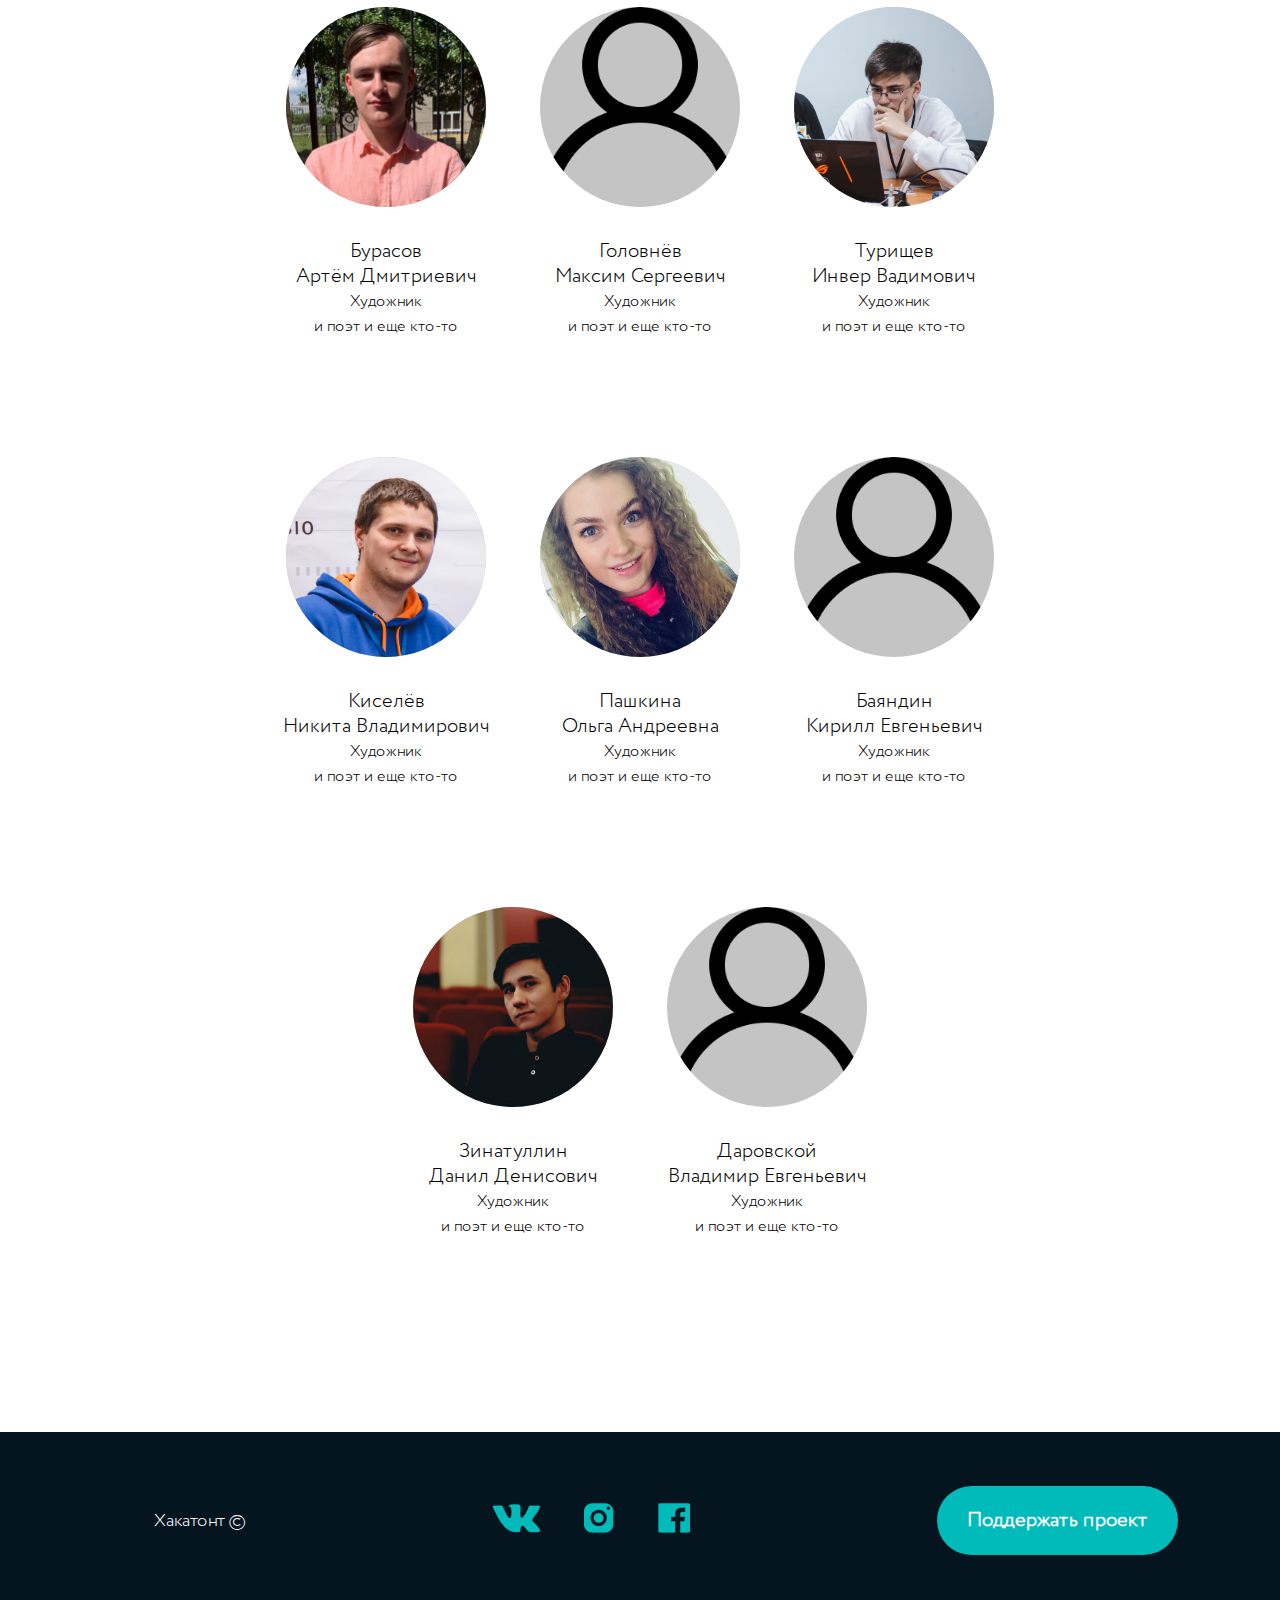
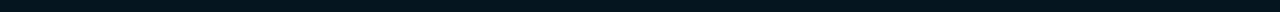
==== commit 5a8e67eb: "laptop fix" ====
--- a/index.htm
+++ b/index.htm
@@ -98,7 +98,7 @@
 	<div id="filler">
 		<div id="filler-content">
 			<div class="content">
-				<div class="content-logo" style="padding-top: 120px;"><img src="images/fillerCity.png"></div>
+				<div class="content-logo" style="padding-top: 60px;"><img src="images/fillerCity.png"></div>
 				<div class="content-text">
 					Участвуй в хакатоне и<br>
 					реализуй свой проект
--- a/styles/filler.css
+++ b/styles/filler.css
@@ -28,7 +28,7 @@
 	font-size: 20px;
 }
 #filler .content .content-logo {
-	height: 35%;
+	height: 50%;
 	width: 100%;
 }
 
--- a/styles/metrika.css
+++ b/styles/metrika.css
@@ -14,10 +14,9 @@
 	width: 30%;
 	height: 60%;
 	left: 10%;
-	top: 100px;
+	top: 30px;
 	position: absolute;
 	color: #184F6E;
-	bottom: 100px;
 }
 	#metrika .text .text-main {
 		font-size: 50px;
@@ -32,8 +31,7 @@
 #metrika .elements {
 	width: 55%;
 	height: 50%;
-	top: 100px;
-	bottom: 100px;
+	top: 30px;
 	position: absolute;
 	left: 45%;
 }
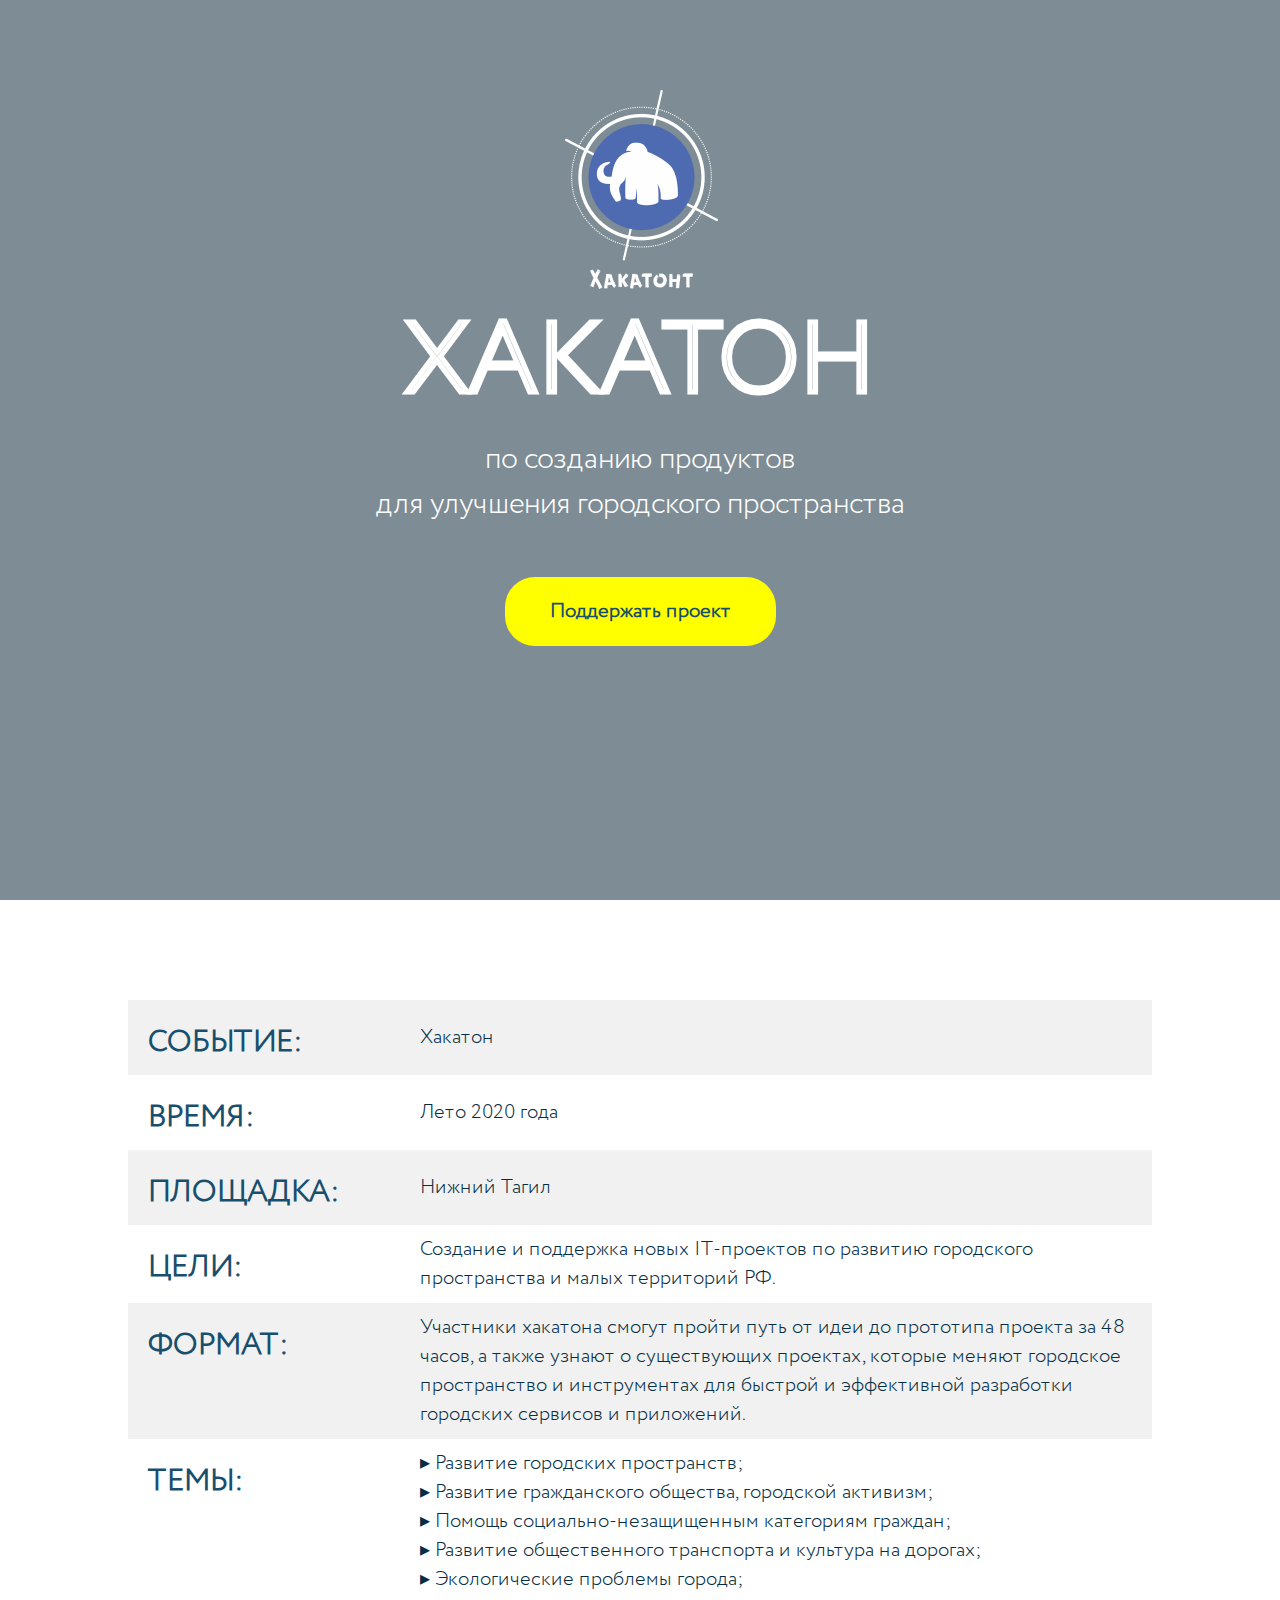
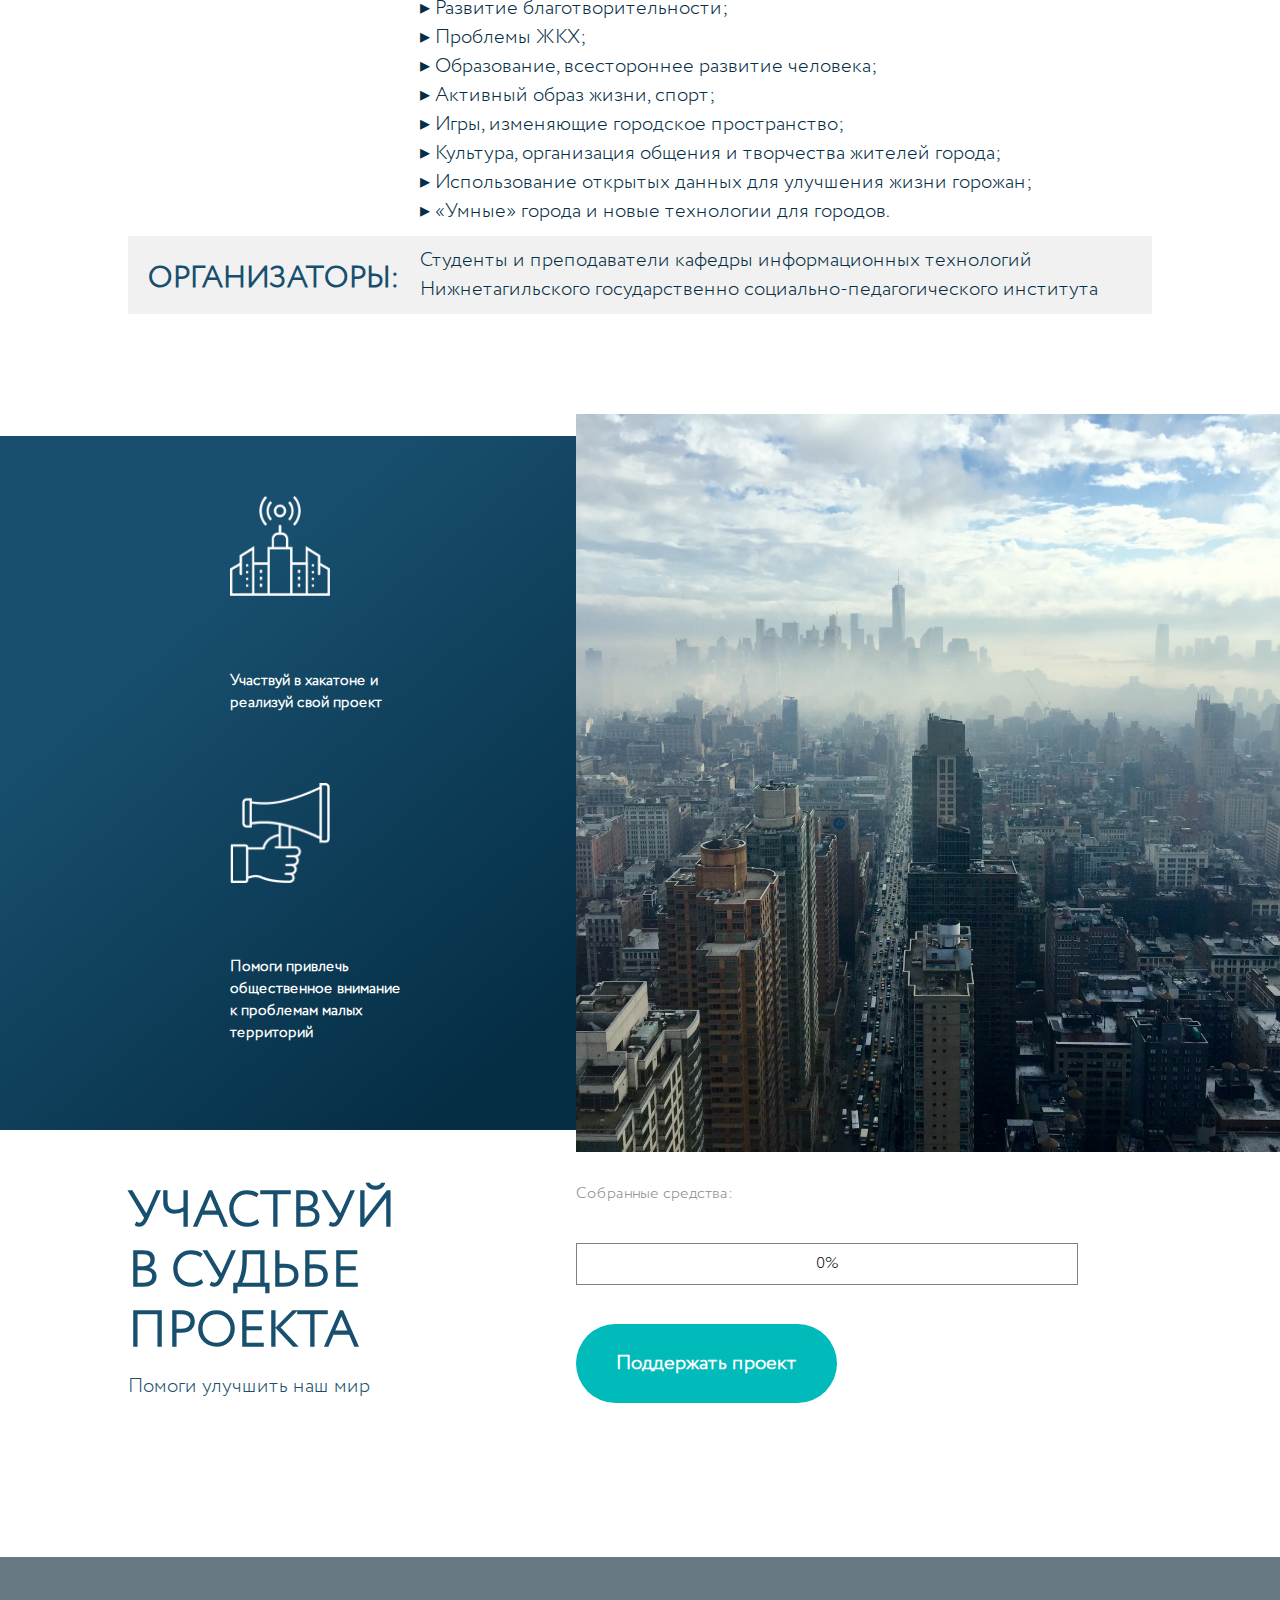
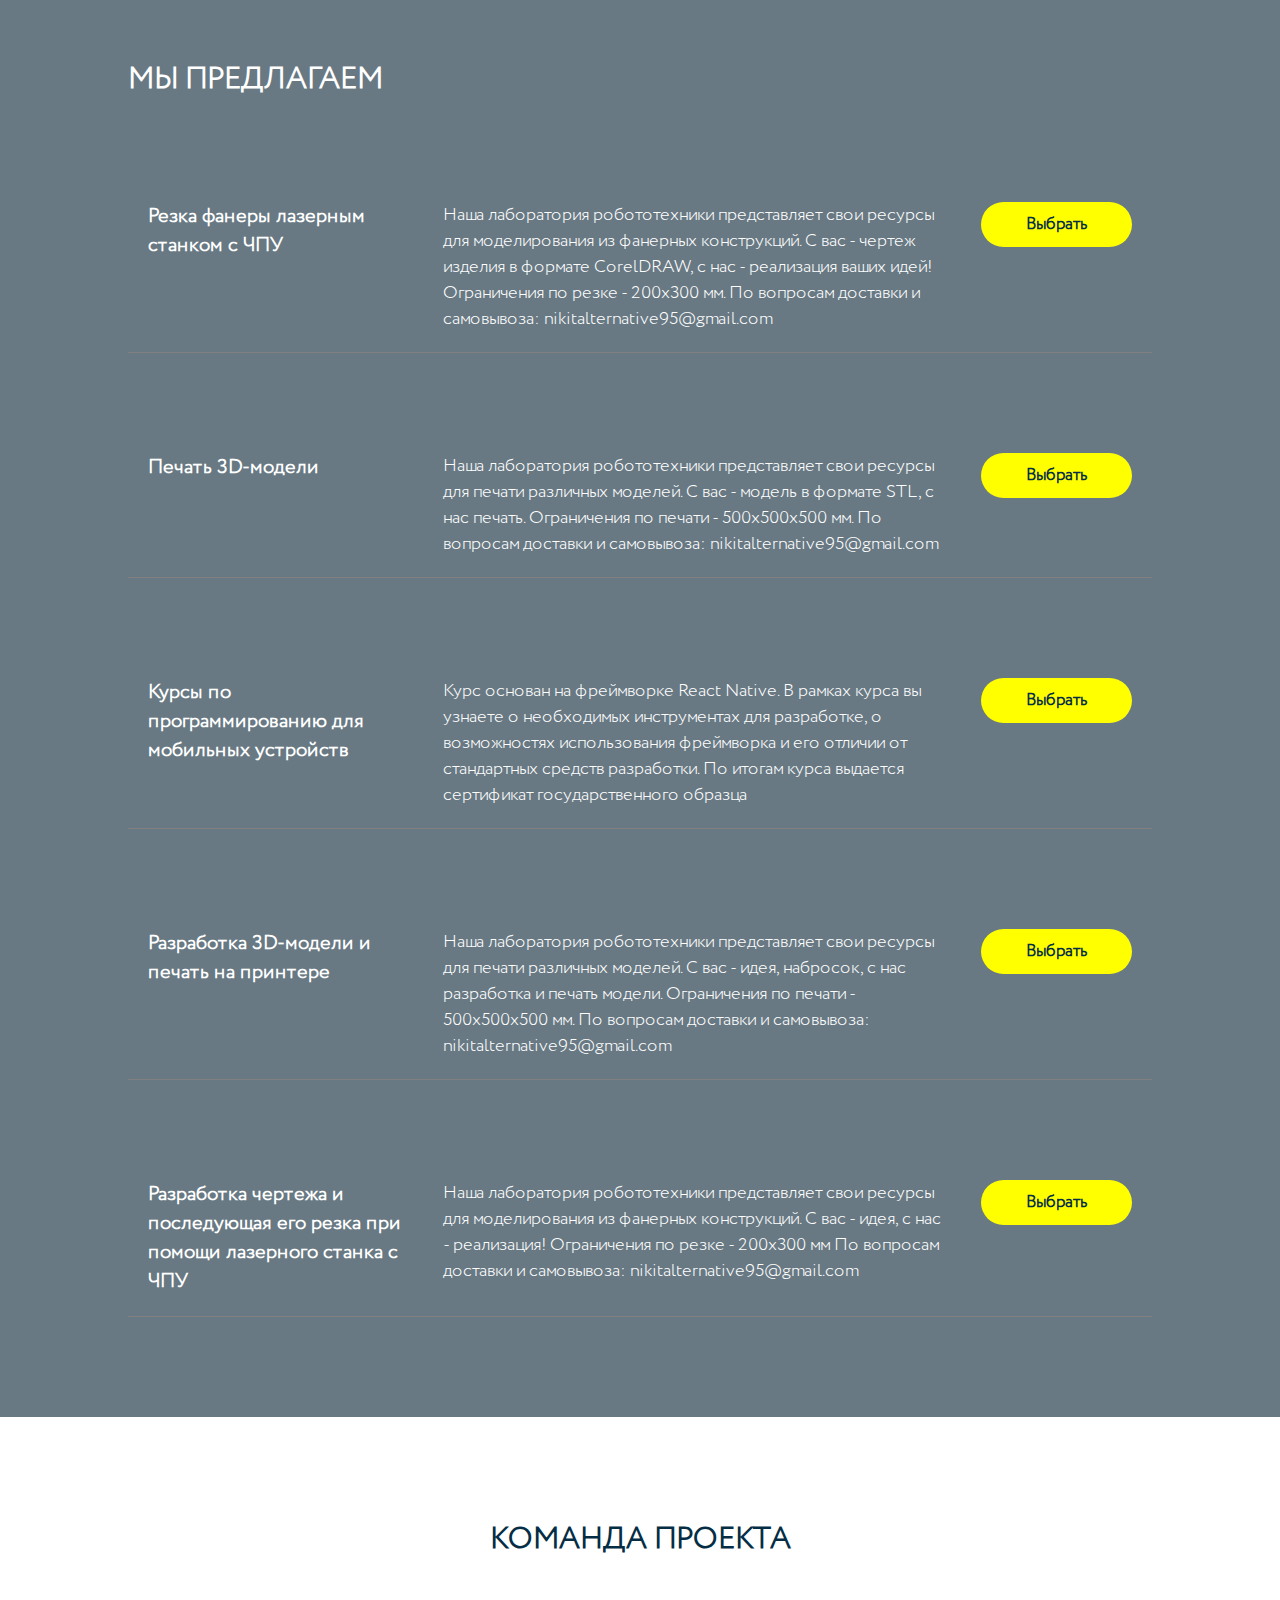
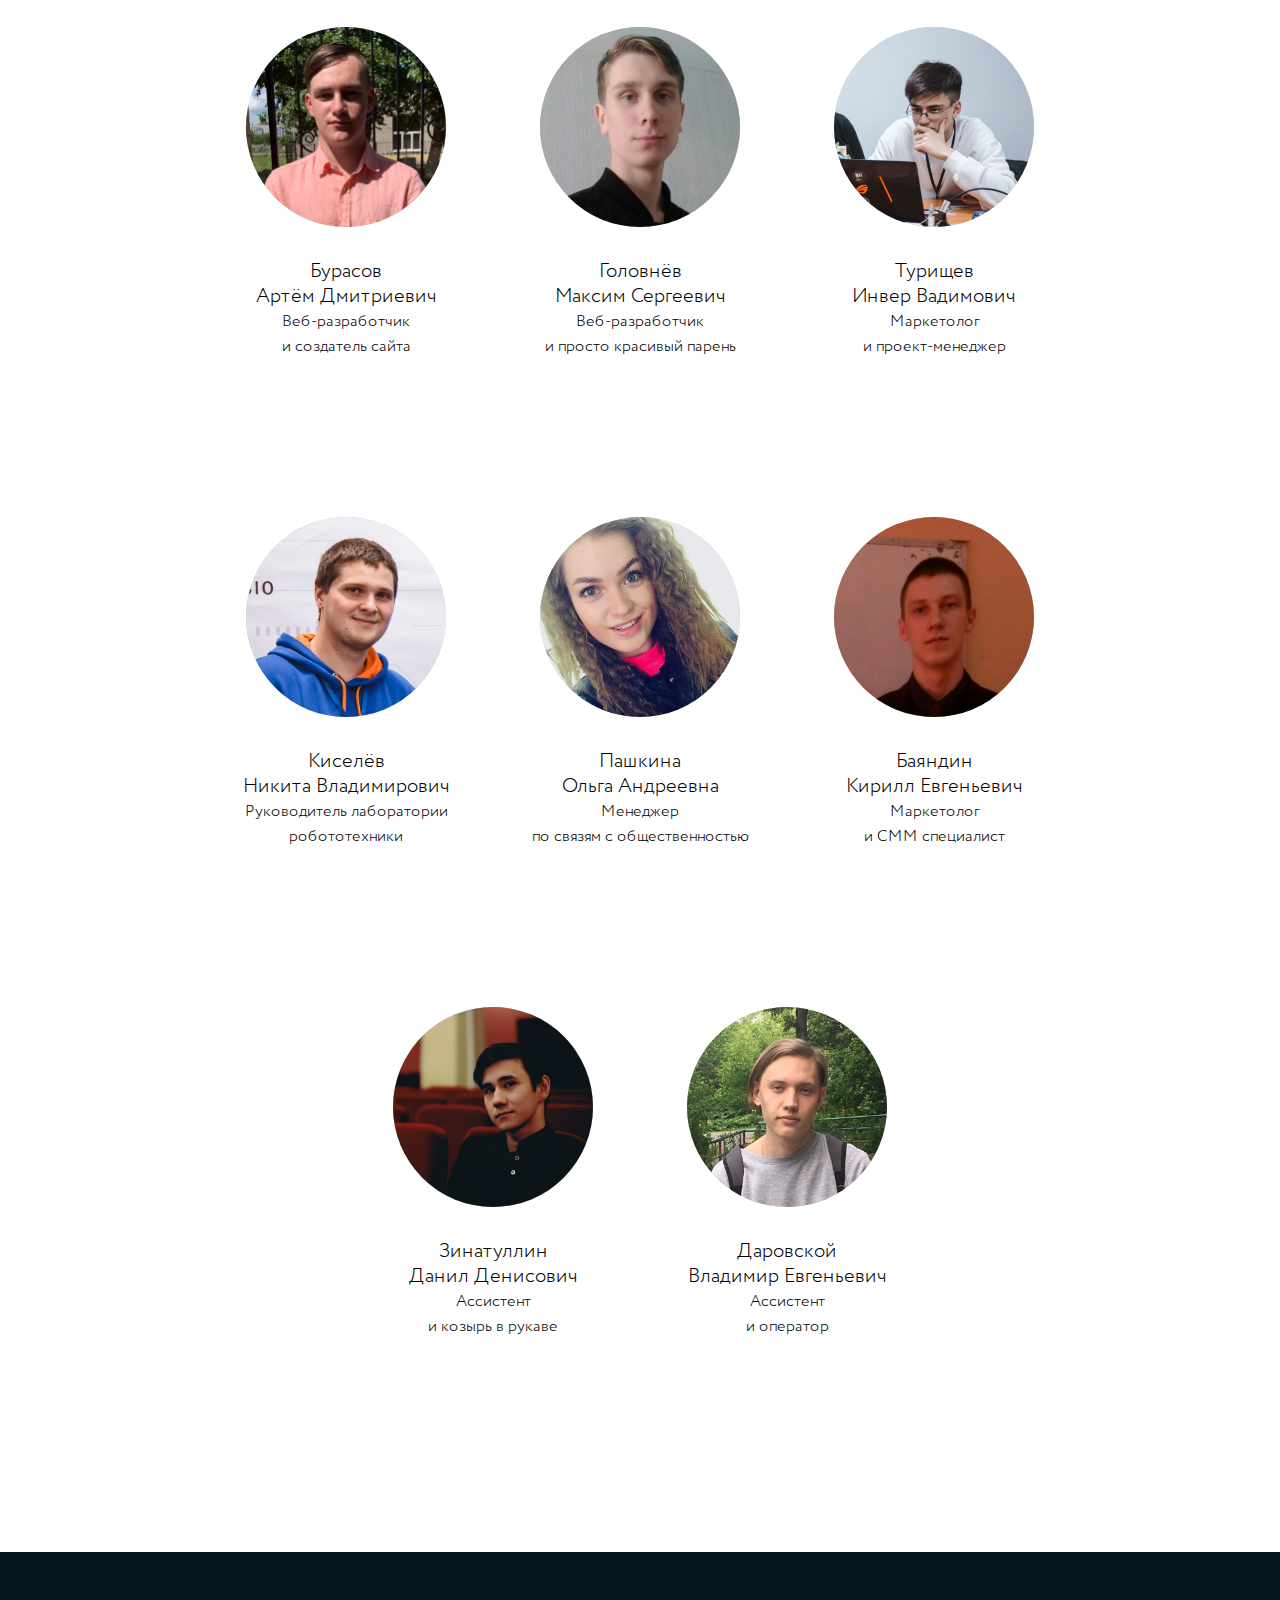
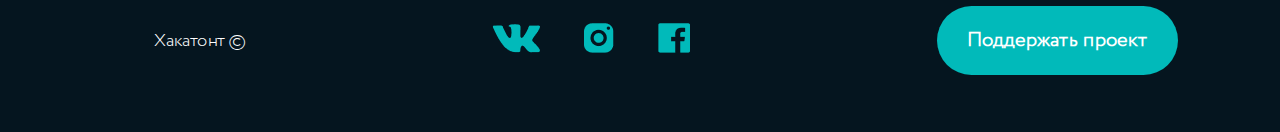
==== commit 306cd960: "add description" ====
--- a/index.htm
+++ b/index.htm
@@ -129,7 +129,7 @@
 			<!-- <iframe frameborder="0" height="390" src="https://boomstarter.ru/projects/980617/hakaton_umnyy_gorod_-_chistyy_gorod/widget/card.html" width="210"></iframe> -->
 			<p class="elem-title">Собранные средства:</p>
 			<div class="progress-bar-container">
-				<div class="progress-bar">20%</div>
+				<div class="progress-bar">0%</div>
 			</div>
 			<button class="cyan" onclick="document.location.href = 'https://boomstarter.ru/projects/980617/hakaton_umnyy_gorod_-_chistyy_gorod'">Поддержать проект</button>
 		</div>
@@ -186,25 +186,27 @@
 				<img src="images/avatars/burasov.png" class="avatar-img">
 				<div class="avatar-name">
 					<p class="name">Бурасов <br>Артём Дмитриевич</p>
-					<p class="prof">Художник <br>и поэт и еще кто-то</p>
-				</div>
-				<div class="avatar-description">
-					<p class="description">
-						Художник, поэт, фидантроп, Художник, поэт, фидантроп, Художник, поэт, фидантроп, Художник, поэт, фидантроп, Художник, поэт, фидантроп, Художник, поэт, фидантроп, Художник, поэт, фидантроп
-					</p>
-				</div>
-			</div>
-
-			<div class="avatar">
-				<img src="images/avatars/user.png" class="avatar-img">
+					<p class="prof">Веб-разработчик <br>и создатель сайта</p>
+				</div>
+				<div class="avatar-description">
+					<p class="description">
+						Мамонтёнок
+					</p>
+					<a href="https://vk.com/id471609274" class="link_vk">Подробнее</a>
+				</div>
+			</div>
+
+			<div class="avatar">
+				<img src="images/avatars/golovnev.png" class="avatar-img">
 				<div class="avatar-name">
 					<p class="name">Головнёв <br>Максим Сергеевич</p>
-					<p class="prof">Художник <br>и поэт и еще кто-то</p>
-				</div>
-				<div class="avatar-description">
-					<p class="description">
-						Художник, поэт, фидантроп, Художник, поэт, фидантроп, Художник, поэт, фидантроп, Художник, поэт, фидантроп, Художник, поэт, фидантроп, Художник, поэт, фидантроп, Художник, поэт, фидантроп
-					</p>
+					<p class="prof">Веб-разработчик<br>и просто красивый парень</p>
+				</div>
+				<div class="avatar-description">
+					<p class="description">
+						Мамонт-скромник
+					</p>
+					<a href="https://vk.com/max_golovnev" class="link_vk">Подробнее</a>
 				</div>
 			</div>
 
@@ -212,12 +214,13 @@
 				<img src="images/avatars/turishchev.jpg" class="avatar-img">
 				<div class="avatar-name">
 					<p class="name">Турищев <br>Инвер Вадимович</p>
-					<p class="prof">Художник <br>и поэт и еще кто-то</p>
-				</div>
-				<div class="avatar-description">
-					<p class="description">
-						Художник, поэт, фидантроп, Художник, поэт, фидантроп, Художник, поэт, фидантроп, Художник, поэт, фидантроп, Художник, поэт, фидантроп, Художник, поэт, фидантроп, Художник, поэт, фидантроп
-					</p>
+					<p class="prof">Маркетолог <br>и проект-менеджер</p>
+				</div>
+				<div class="avatar-description">
+					<p class="description">
+						Мамонт-ардуинщик
+					</p>
+					<a href="https://vk.com/pussycat_in_boots" class="link_vk">Подробнее</a>
 				</div>
 			</div>
 
@@ -225,12 +228,13 @@
 				<img src="images/avatars/kiselev.png" class="avatar-img">
 				<div class="avatar-name">
 					<p class="name">Киселёв <br>Никита Владимирович</p>
-					<p class="prof">Художник <br>и поэт и еще кто-то</p>
-				</div>
-				<div class="avatar-description">
-					<p class="description">
-						Художник, поэт, фидантроп, Художник, поэт, фидантроп, Художник, поэт, фидантроп, Художник, поэт, фидантроп, Художник, поэт, фидантроп, Художник, поэт, фидантроп, Художник, поэт, фидантроп
-					</p>
+					<p class="prof">Руководитель лаборатории <br>робототехники</p>
+				</div>
+				<div class="avatar-description">
+					<p class="description">
+						Главный мамонт
+					</p>
+					<a href="https://vk.com/rick_sun" class="link_vk">Подробнее</a>
 				</div>
 			</div>
 
@@ -238,25 +242,27 @@
 				<img src="images/avatars/pushkina.png" class="avatar-img">
 				<div class="avatar-name">
 					<p class="name">Пашкина <br>Ольга Андреевна</p>
-					<p class="prof">Художник <br>и поэт и еще кто-то</p>
-				</div>
-				<div class="avatar-description">
-					<p class="description">
-						Художник, поэт, фидантроп, Художник, поэт, фидантроп, Художник, поэт, фидантроп, Художник, поэт, фидантроп, Художник, поэт, фидантроп, Художник, поэт, фидантроп, Художник, поэт, фидантроп
-					</p>
-				</div>
-			</div>
-
-			<div class="avatar">
-				<img src="images/avatars/user.png" class="avatar-img">
+					<p class="prof">Менеджер <br>по связям с общественностью</p>
+				</div>
+				<div class="avatar-description">
+					<p class="description">
+						Красота коллектива
+					</p>
+					<a href="https://vk.com/lelik_pahkina" class="link_vk">Подробнее</a>
+				</div>
+			</div>
+
+			<div class="avatar">
+				<img src="images/avatars/bayandin.png" class="avatar-img">
 				<div class="avatar-name">
 					<p class="name">Баяндин <br>Кирилл Евгеньевич</p>
-					<p class="prof">Художник <br>и поэт и еще кто-то</p>
-				</div>
-				<div class="avatar-description">
-					<p class="description">
-						Художник, поэт, фидантроп, Художник, поэт, фидантроп, Художник, поэт, фидантроп, Художник, поэт, фидантроп, Художник, поэт, фидантроп, Художник, поэт, фидантроп, Художник, поэт, фидантроп
-					</p>
+					<p class="prof">Маркетолог <br>и СММ специалист</p>
+				</div>
+				<div class="avatar-description">
+					<p class="description">
+						Длинный мамонт
+					</p>
+					<a href="https://vk.com/id584455166" class="link_vk">Подробнее</a>
 				</div>
 			</div>
 
@@ -264,25 +270,27 @@
 				<img src="images/avatars/zinatullin.jpg" class="avatar-img">
 				<div class="avatar-name">
 					<p class="name">Зинатуллин <br>Данил Денисович</p>
-					<p class="prof">Художник <br>и поэт и еще кто-то</p>
-				</div>
-				<div class="avatar-description">
-					<p class="description">
-						Художник, поэт, фидантроп, Художник, поэт, фидантроп, Художник, поэт, фидантроп, Художник, поэт, фидантроп, Художник, поэт, фидантроп, Художник, поэт, фидантроп, Художник, поэт, фидантроп
-					</p>
-				</div>
-			</div>
-
-			<div class="avatar">
-				<img src="images/avatars/user.png" class="avatar-img">
+					<p class="prof">Ассистент <br>и козырь в рукаве</p>
+				</div>
+				<div class="avatar-description">
+					<p class="description">
+						Мамонт-гений
+					</p>
+					<a href="https://vk.com/d4nil_z" class="link_vk">Подробнее</a>
+				</div>
+			</div>
+
+			<div class="avatar">
+				<img src="images/avatars/darovskoi.png" class="avatar-img">
 				<div class="avatar-name">
 					<p class="name">Даровской <br>Владимир Евгеньевич</p>
-					<p class="prof">Художник <br>и поэт и еще кто-то</p>
-				</div>
-				<div class="avatar-description">
-					<p class="description">
-						Художник, поэт, фидантроп, Художник, поэт, фидантроп, Художник, поэт, фидантроп, Художник, поэт, фидантроп, Художник, поэт, фидантроп, Художник, поэт, фидантроп, Художник, поэт, фидантроп
-					</p>
+					<p class="prof">Ассистент <br>и оператор</p>
+				</div>
+				<div class="avatar-description">
+					<p class="description">
+						Mystery-мамонт
+					</p>
+					<a href="https://vk.com/id178591567" class="link_vk">Подробнее</a>
 				</div>
 			</div>
 		</div>
--- a/styles/metrika.css
+++ b/styles/metrika.css
@@ -47,7 +47,7 @@
 	line-height: 40px;
 	text-align: center;
 	width: 500px;
-	background: linear-gradient(to right, #5AE170 0%, #5AE170 20%, white 20%, white 100%);
+	background: linear-gradient(to right, #5AE170 0%, #5AE170 0%, white 0%, white 100%);
 	border: solid 1px grey;
 }
 #metrika .elements .cyan {
--- a/styles/team.css
+++ b/styles/team.css
@@ -3,6 +3,7 @@
 	height: auto;
 	padding: 100px 0;
 	background-color: white;
+	user-select: none;
 } 
 
 .teamTitle {
@@ -26,6 +27,7 @@
 	height: 450px;
 	display: inline-block;
 	vertical-align:bottom;
+	margin: 20px;
 }
 #team .content .avatar .avatar-img {
 	margin: 25px;
@@ -72,4 +74,13 @@
 .ava {
 	width: 100px;
 	height: 100px;
+}
+
+.link_vk {
+	position: absolute;
+	color: white;
+	margin-left: 15px;
+	font-size: 18px;
+	margin-top: -20px;
+	user-select: none;
 }--- a/styles/footer.css
+++ b/styles/footer.css
@@ -3,6 +3,7 @@
 	height: 20vh;
 	background-color: #05151F;
 	color: white;
+	user-select: none;
 }
 #footer .content {
 	width: 80%;
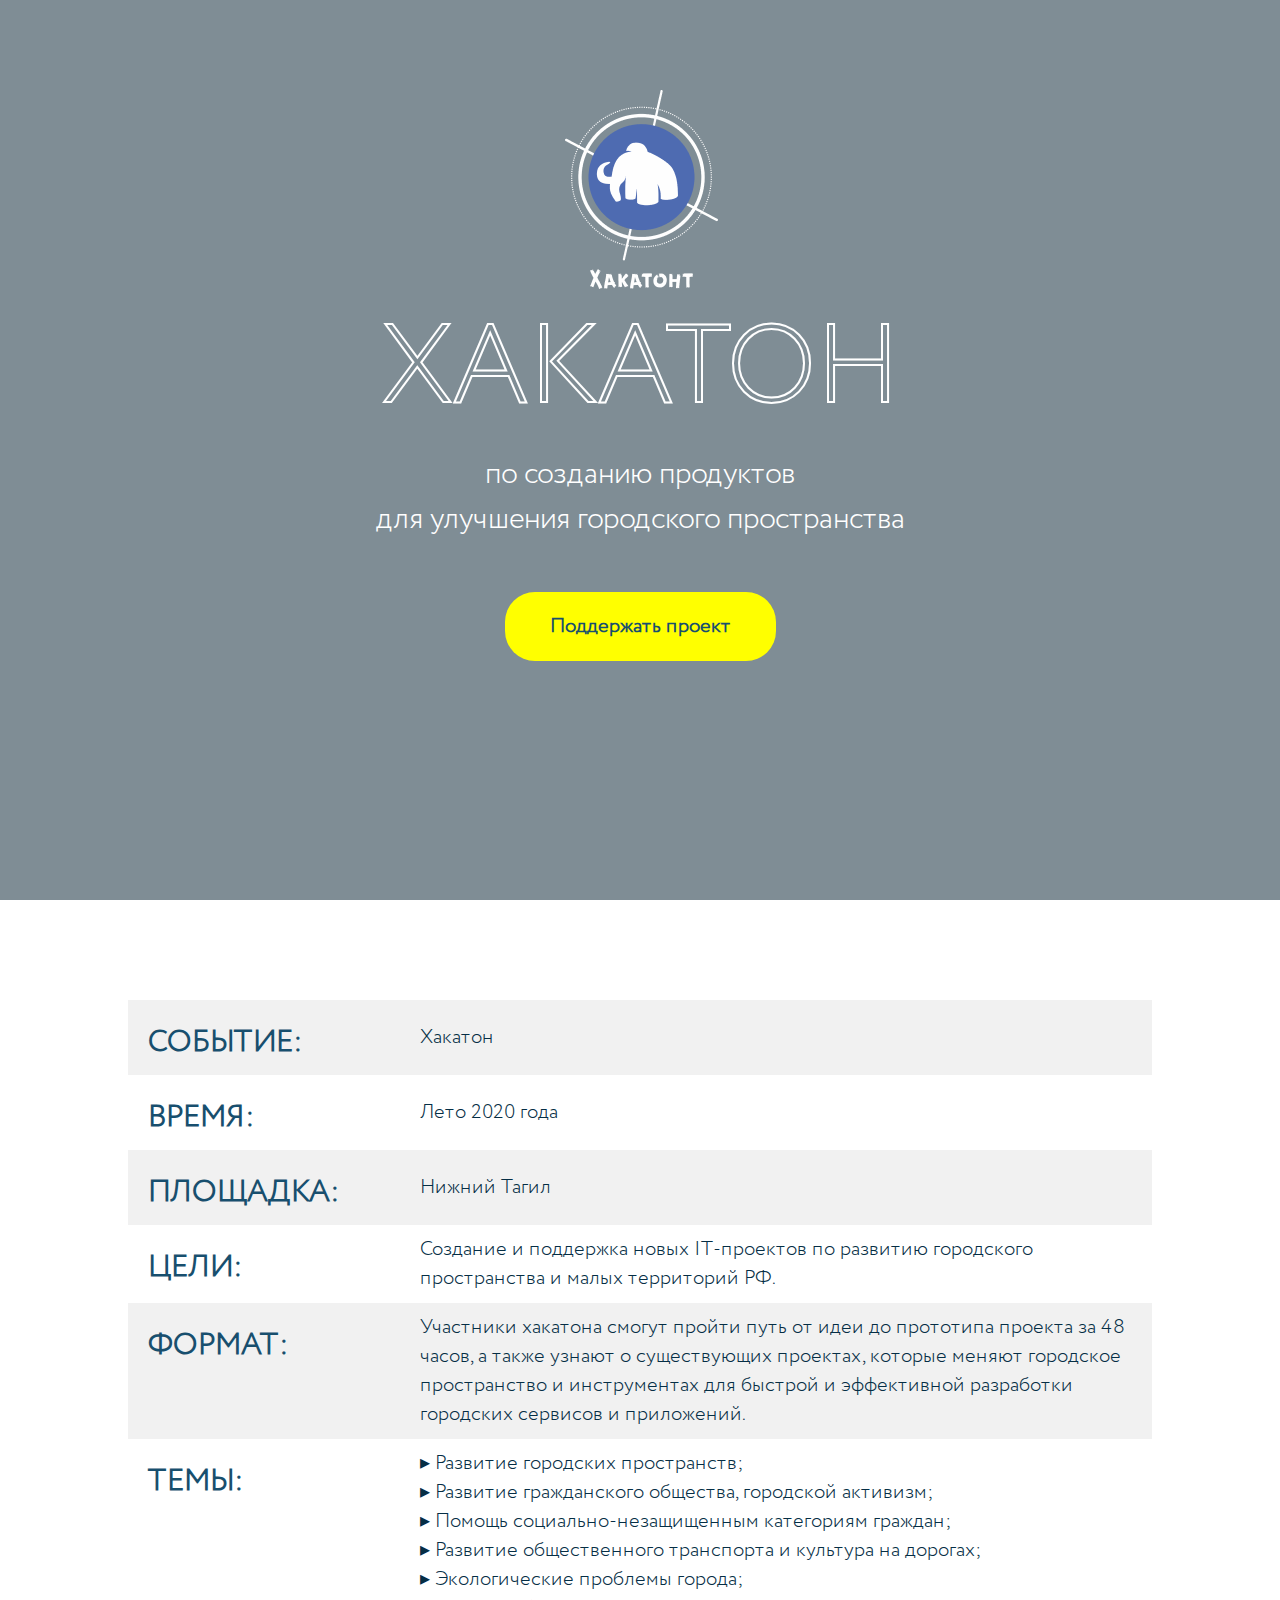
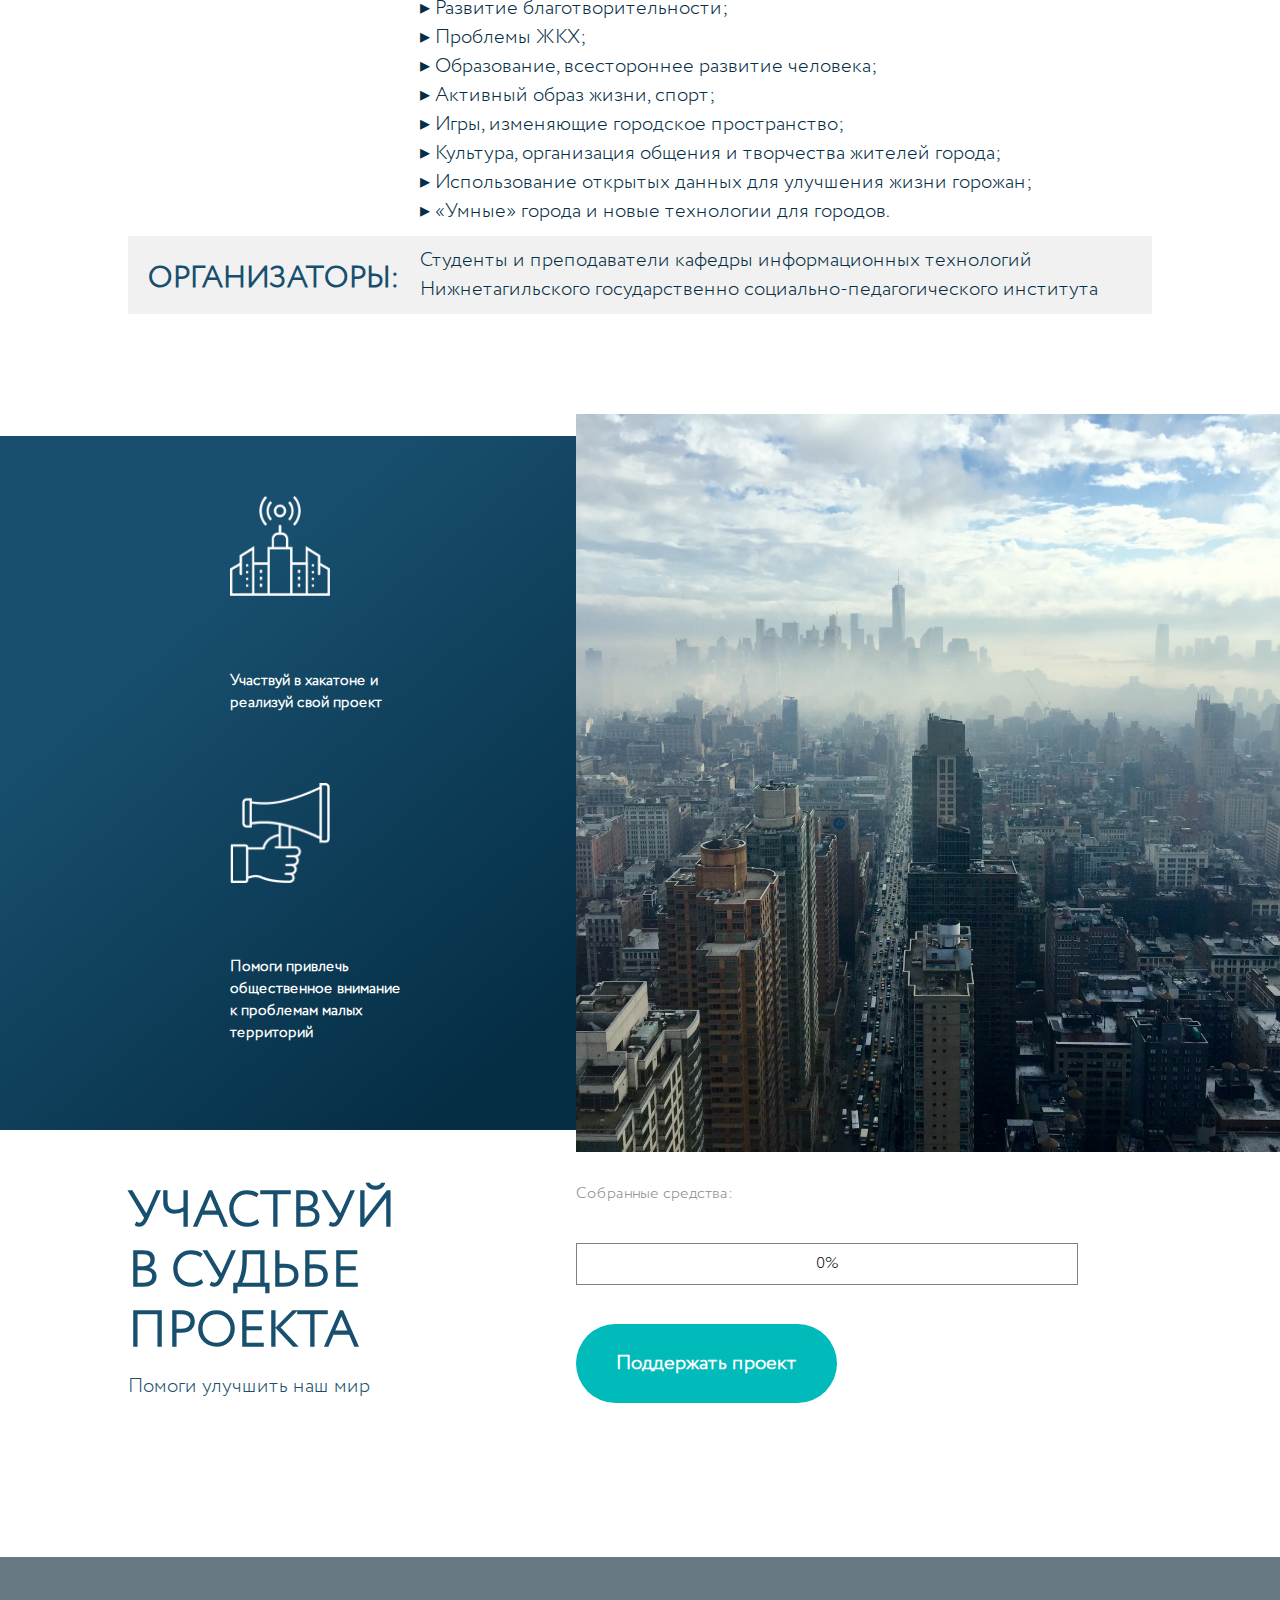
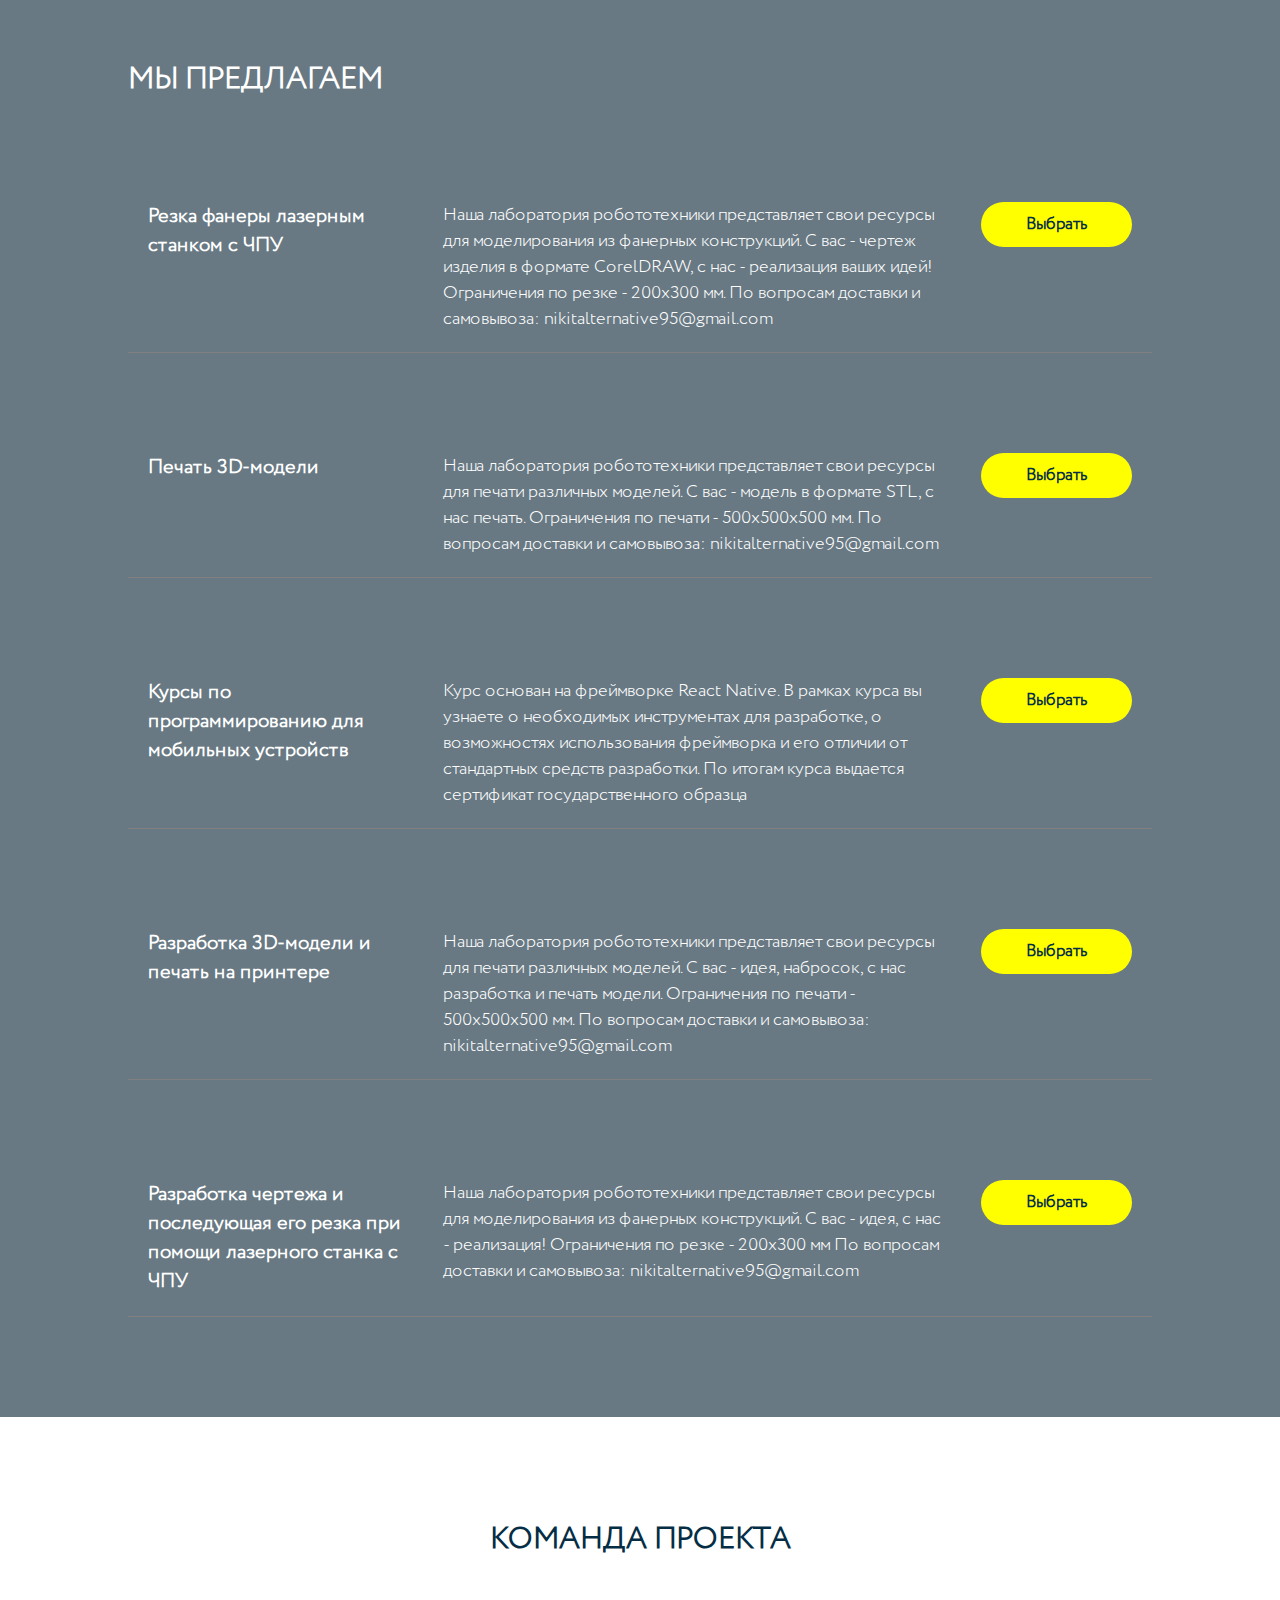
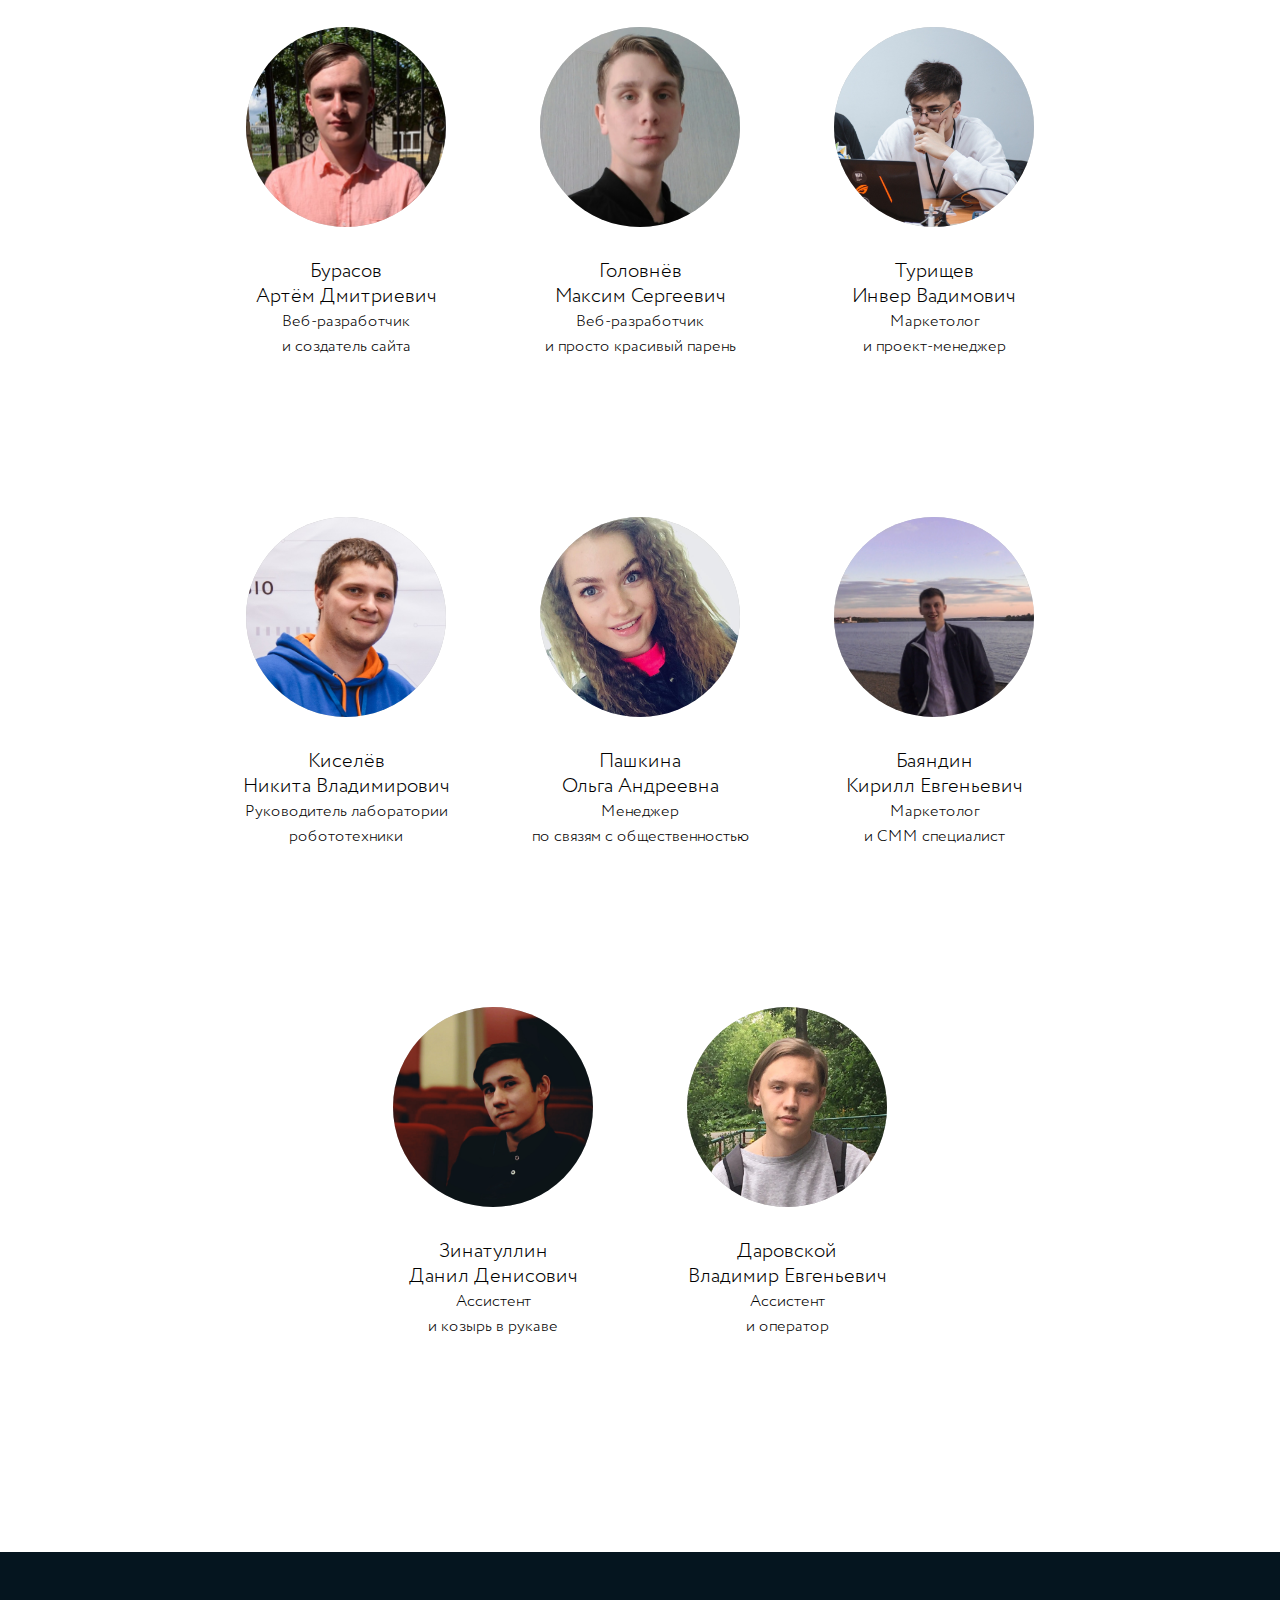
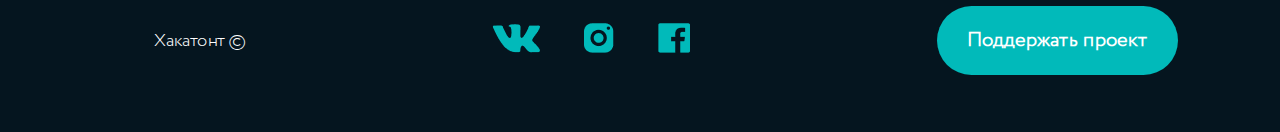
==== commit af810227: "update" ====
--- a/index.htm
+++ b/index.htm
@@ -1,9 +1,17 @@
 <!DOCTYPE html>
 <html>
 <head>
-	<title>HACKATONT</title>
+	<title>HackathoNT</title>
 	<meta charset="utf-8">
+	<meta property="og:title" content="HackathoNT"/>
+	<meta property="og:url" content="https://hackathont.tech/index.htm">
+	<meta property="og:image" content="https://hackathont.tech/images/logo.png"/>
+	<meta property="og:image:secure_url" content="https://hackathont.tech/images/logo.png"/>
+	<meta property="og:image:type" content="image/png" />
+    <meta property="og:image:width" content="100px" />
+    <meta property="og:image:height" content="100px" />
 	
+	<link rel="SHORTCUT ICON" href="images/logo.ico" type="image/x-icon">
 	<link rel="stylesheet" type="text/css" href="styles/header.css">
 	<link rel="stylesheet" type="text/css" href="styles/table-content.css">
 	<link rel="stylesheet" type="text/css" href="styles/filler.css">
@@ -318,4 +326,4 @@
 		</div>
 	</div>
 </body>
-</html> 
+</html>--- a/styles/header.css
+++ b/styles/header.css
@@ -19,11 +19,10 @@
 	width: 100%;
 	height: 100%;
 	background: url(../images/backgroundHeader.jpeg);
-	background-blend-mode: hard-light;
-	background-size: 100%;
-	opacity: 0.85;
-	transform: matrix(-1, 0, 0, 1, 0, 0);
-	box-shadow:0 0 0 1000px rgba(4, 32, 48, 0.6) inset;
+    background-size: 100%;
+    box-shadow:0 0 0 1000px rgba(4, 32, 48, 0.6) inset;
+    transform: matrix(-1, 0, 0, 1, 0, 0);
+    opacity: 0.85;
 }
 
 #header .logo {
@@ -37,11 +36,9 @@
 	width: 100%;
 	margin-top: 50px;
 	text-align: center;
-	font-size: 100px;
-	font-weight: bold;
+	font-size: 110px;
 	color: transparent;
 	-webkit-text-stroke: 2px white;
-	text-stroke: 2px white;
 }
 #header .text {
 	width: 100%;
@@ -63,4 +60,4 @@
 
 #header .yellow:hover {
 	background-color: #f0e824;
-}
+}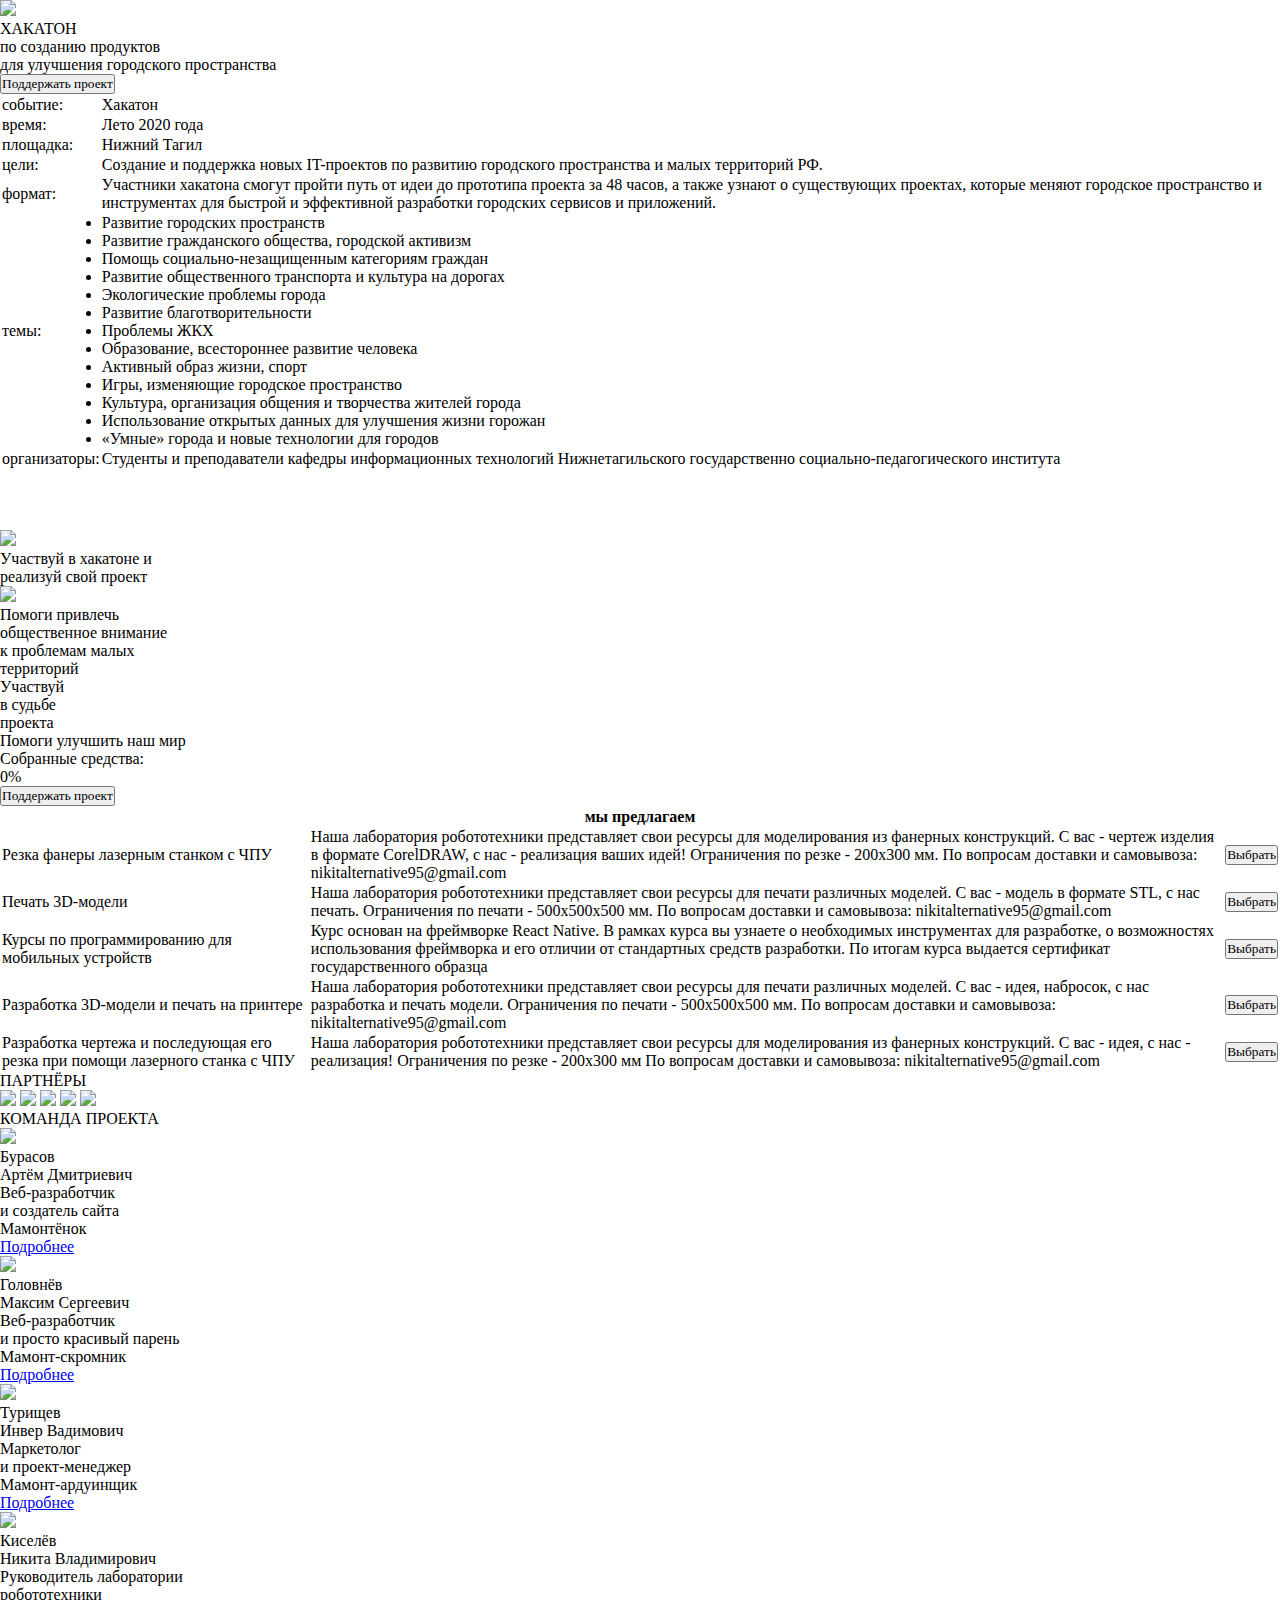
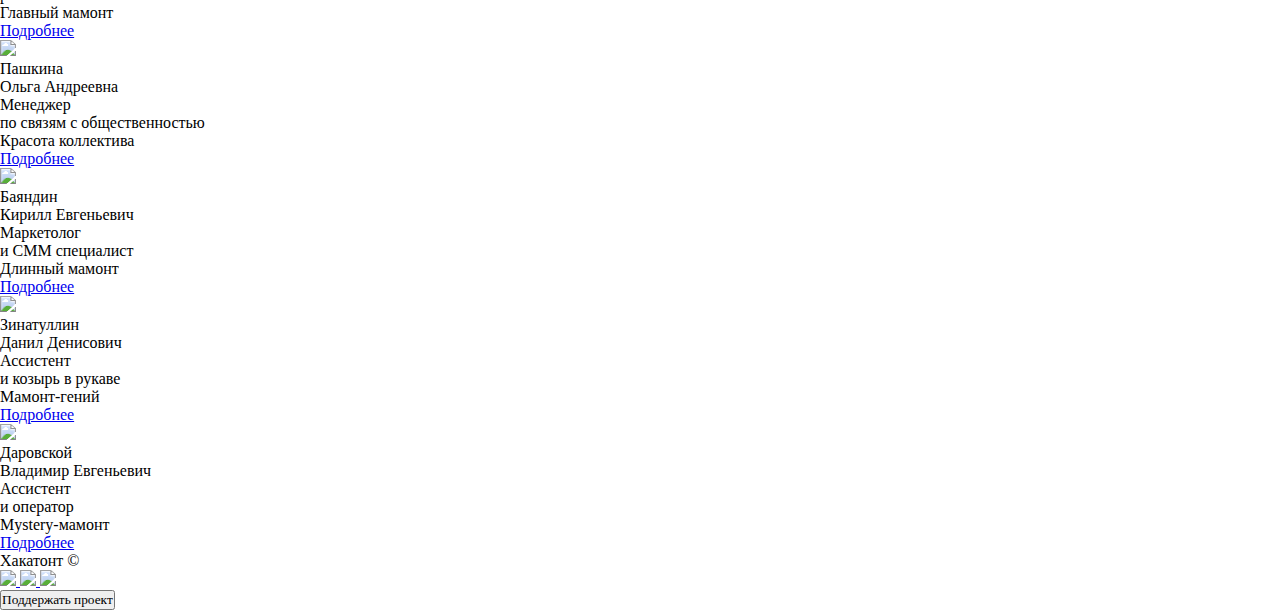
==== commit bbd4ea0f: "update links" ====
--- a/index.htm
+++ b/index.htm
@@ -5,31 +5,31 @@
 	<meta charset="utf-8">
 	<meta property="og:title" content="HackathoNT"/>
 	<meta property="og:url" content="https://hackathont.tech/index.htm">
-	<meta property="og:image" content="https://hackathont.tech/images/logo.png"/>
-	<meta property="og:image:secure_url" content="https://hackathont.tech/images/logo.png"/>
+	<meta property="og:image" content="https://hackathont.tech/hackatont-site/images/logo.png"/>
+	<meta property="og:image:secure_url" content="https://hackathont.tech/hackatont-site/images/logo.png"/>
 	<meta property="og:image:type" content="image/png" />
     <meta property="og:image:width" content="100px" />
     <meta property="og:image:height" content="100px" />
 	
-	<link rel="SHORTCUT ICON" href="images/logo.ico" type="image/x-icon">
-	<link rel="stylesheet" type="text/css" href="styles/header.css">
-	<link rel="stylesheet" type="text/css" href="styles/table-content.css">
-	<link rel="stylesheet" type="text/css" href="styles/filler.css">
-	<link rel="stylesheet" type="text/css" href="styles/metrika.css">
-	<link rel="stylesheet" type="text/css" href="styles/awards.css">
-	<link rel="stylesheet" type="text/css" href="styles/partners.css">
-	<link rel="stylesheet" type="text/css" href="styles/team.css">
-	<link rel="stylesheet" type="text/css" href="styles/footer.css">
+	<link rel="SHORTCUT ICON" href="hackatont-site/images/logo.ico" type="image/x-icon">
+	<link rel="stylesheet" type="text/css" href="hackatont-site/styles/header.css">
+	<link rel="stylesheet" type="text/css" href="hackatont-site/styles/table-content.css">
+	<link rel="stylesheet" type="text/css" href="hackatont-site/styles/filler.css">
+	<link rel="stylesheet" type="text/css" href="hackatont-site/styles/metrika.css">
+	<link rel="stylesheet" type="text/css" href="hackatont-site/styles/awards.css">
+	<link rel="stylesheet" type="text/css" href="hackatont-site/styles/partners.css">
+	<link rel="stylesheet" type="text/css" href="hackatont-site/styles/team.css">
+	<link rel="stylesheet" type="text/css" href="hackatont-site/styles/footer.css">
 
 	<style type="text/css">
 		@font-face {
 		    font-family: 'Circe';
 		    src: url('Circe-Light.eot');
 		    src: local('Circe Light'), local('Circe-Light'),
-		        url('styles/fonts/Circe-Light.eot?#iefix') format('embedded-opentype'),
-		        url('styles/fonts/Circe-Light.woff2') format('woff2'),
-		        url('styles/fonts/Circe-Light.woff') format('woff'),
-		        url('styles/fonts/Circe-Light.ttf') format('truetype');
+		        url('hackatont-site/styles/fonts/Circe-Light.eot?#iefix') format('embedded-opentype'),
+		        url('hackatont-site/styles/fonts/Circe-Light.woff2') format('woff2'),
+		        url('hackatont-site/styles/fonts/Circe-Light.woff') format('woff'),
+		        url('hackatont-site/styles/fonts/Circe-Light.ttf') format('truetype');
 		    font-weight: 300;
 		    font-style: normal;
 		}
@@ -44,7 +44,7 @@
 	<div id="header">
 		<div class="background"></div>
 		<div id="header-content">
-			<div class="logo"><img src="images/logo.png"></div>
+			<div class="logo"><img src="hackatont-site/images/logo.png"></div>
 			<div class="h1">ХАКАТОН</div>
 			<div class="text">
 				по созданию продуктов<br>
@@ -106,14 +106,14 @@
 	<div id="filler">
 		<div id="filler-content">
 			<div class="content">
-				<div class="content-logo" style="padding-top: 60px;"><img src="images/fillerCity.png"></div>
+				<div class="content-logo" style="padding-top: 60px;"><img src="hackatont-site/images/fillerCity.png"></div>
 				<div class="content-text">
 					Участвуй в хакатоне и<br>
 					реализуй свой проект
 				</div>
 			</div>
 			<div class="content">
-				<div class="content-logo"><img src="images/fillerRupor.png"></div>
+				<div class="content-logo"><img src="hackatont-site/images/fillerRupor.png"></div>
 				<div class="content-text">
 					Помоги привлечь<br>
 					общественное внимание<br>
@@ -179,11 +179,11 @@
 	<div id="partners">
 		<div class="partnersTitle">ПАРТНЁРЫ</div>
 		<div class="content">
-			<img src="images/partners/google.png" class="partner">
-			<img src="images/partners/ntgspi.png" class="partner">
-			<img src="images/partners/cocacola.png" class="partner">
-			<img src="images/partners/instagram.png" class="partner">
-			<img src="images/partners/fox.png" class="partner">
+			<img src="hackatont-site/images/partners/google.png" class="partner">
+			<img src="hackatont-site/images/partners/ntgspi.png" class="partner">
+			<img src="hackatont-site/images/partners/cocacola.png" class="partner">
+			<img src="hackatont-site/images/partners/instagram.png" class="partner">
+			<img src="hackatont-site/images/partners/fox.png" class="partner">
 		</div>
 	</div>
 
@@ -191,7 +191,7 @@
 		<div class="teamTitle">КОМАНДА ПРОЕКТА</div>
 		<div class="content">
 			<div class="avatar">
-				<img src="images/avatars/burasov.png" class="avatar-img">
+				<img src="hackatont-site/images/avatars/burasov.png" class="avatar-img">
 				<div class="avatar-name">
 					<p class="name">Бурасов <br>Артём Дмитриевич</p>
 					<p class="prof">Веб-разработчик <br>и создатель сайта</p>
@@ -205,7 +205,7 @@
 			</div>
 
 			<div class="avatar">
-				<img src="images/avatars/golovnev.png" class="avatar-img">
+				<img src="hackatont-site/images/avatars/golovnev.png" class="avatar-img">
 				<div class="avatar-name">
 					<p class="name">Головнёв <br>Максим Сергеевич</p>
 					<p class="prof">Веб-разработчик<br>и просто красивый парень</p>
@@ -219,7 +219,7 @@
 			</div>
 
 			<div class="avatar">
-				<img src="images/avatars/turishchev.jpg" class="avatar-img">
+				<img src="hackatont-site/images/avatars/turishchev.jpg" class="avatar-img">
 				<div class="avatar-name">
 					<p class="name">Турищев <br>Инвер Вадимович</p>
 					<p class="prof">Маркетолог <br>и проект-менеджер</p>
@@ -233,7 +233,7 @@
 			</div>
 
 			<div class="avatar">
-				<img src="images/avatars/kiselev.png" class="avatar-img">
+				<img src="hackatont-site/images/avatars/kiselev.png" class="avatar-img">
 				<div class="avatar-name">
 					<p class="name">Киселёв <br>Никита Владимирович</p>
 					<p class="prof">Руководитель лаборатории <br>робототехники</p>
@@ -247,7 +247,7 @@
 			</div>
 
 			<div class="avatar">
-				<img src="images/avatars/pushkina.png" class="avatar-img">
+				<img src="hackatont-site/images/avatars/pushkina.png" class="avatar-img">
 				<div class="avatar-name">
 					<p class="name">Пашкина <br>Ольга Андреевна</p>
 					<p class="prof">Менеджер <br>по связям с общественностью</p>
@@ -261,7 +261,7 @@
 			</div>
 
 			<div class="avatar">
-				<img src="images/avatars/bayandin.png" class="avatar-img">
+				<img src="hackatont-site/images/avatars/bayandin.png" class="avatar-img">
 				<div class="avatar-name">
 					<p class="name">Баяндин <br>Кирилл Евгеньевич</p>
 					<p class="prof">Маркетолог <br>и СММ специалист</p>
@@ -275,7 +275,7 @@
 			</div>
 
 			<div class="avatar">
-				<img src="images/avatars/zinatullin.jpg" class="avatar-img">
+				<img src="hackatont-site/images/avatars/zinatullin.jpg" class="avatar-img">
 				<div class="avatar-name">
 					<p class="name">Зинатуллин <br>Данил Денисович</p>
 					<p class="prof">Ассистент <br>и козырь в рукаве</p>
@@ -289,7 +289,7 @@
 			</div>
 
 			<div class="avatar">
-				<img src="images/avatars/darovskoi.png" class="avatar-img">
+				<img src="hackatont-site/images/avatars/darovskoi.png" class="avatar-img">
 				<div class="avatar-name">
 					<p class="name">Даровской <br>Владимир Евгеньевич</p>
 					<p class="prof">Ассистент <br>и оператор</p>
@@ -309,13 +309,13 @@
 			<div class="inline">Хакатонт &#169;</div>
 			<div class="inline">
 				<a href="https://vk.com/hackatont" class="socials-link">
-					<img src="images/footer/vk.png">
+					<img src="hackatont-site/images/footer/vk.png">
 				</a>
 				<a href="https://www.instagram.com/hackato.nt/" class="socials-link">
-					<img src="images/footer/inst.png">
+					<img src="hackatont-site/images/footer/inst.png">
 				</a>
 				<a href="https://www.facebook.com/Хакатонт-105093607783880" class="socials-link">
-					<img src="images/footer/facebook.png">
+					<img src="hackatont-site/images/footer/facebook.png">
 				</a>
 			</div>
 			<div  class="inline">
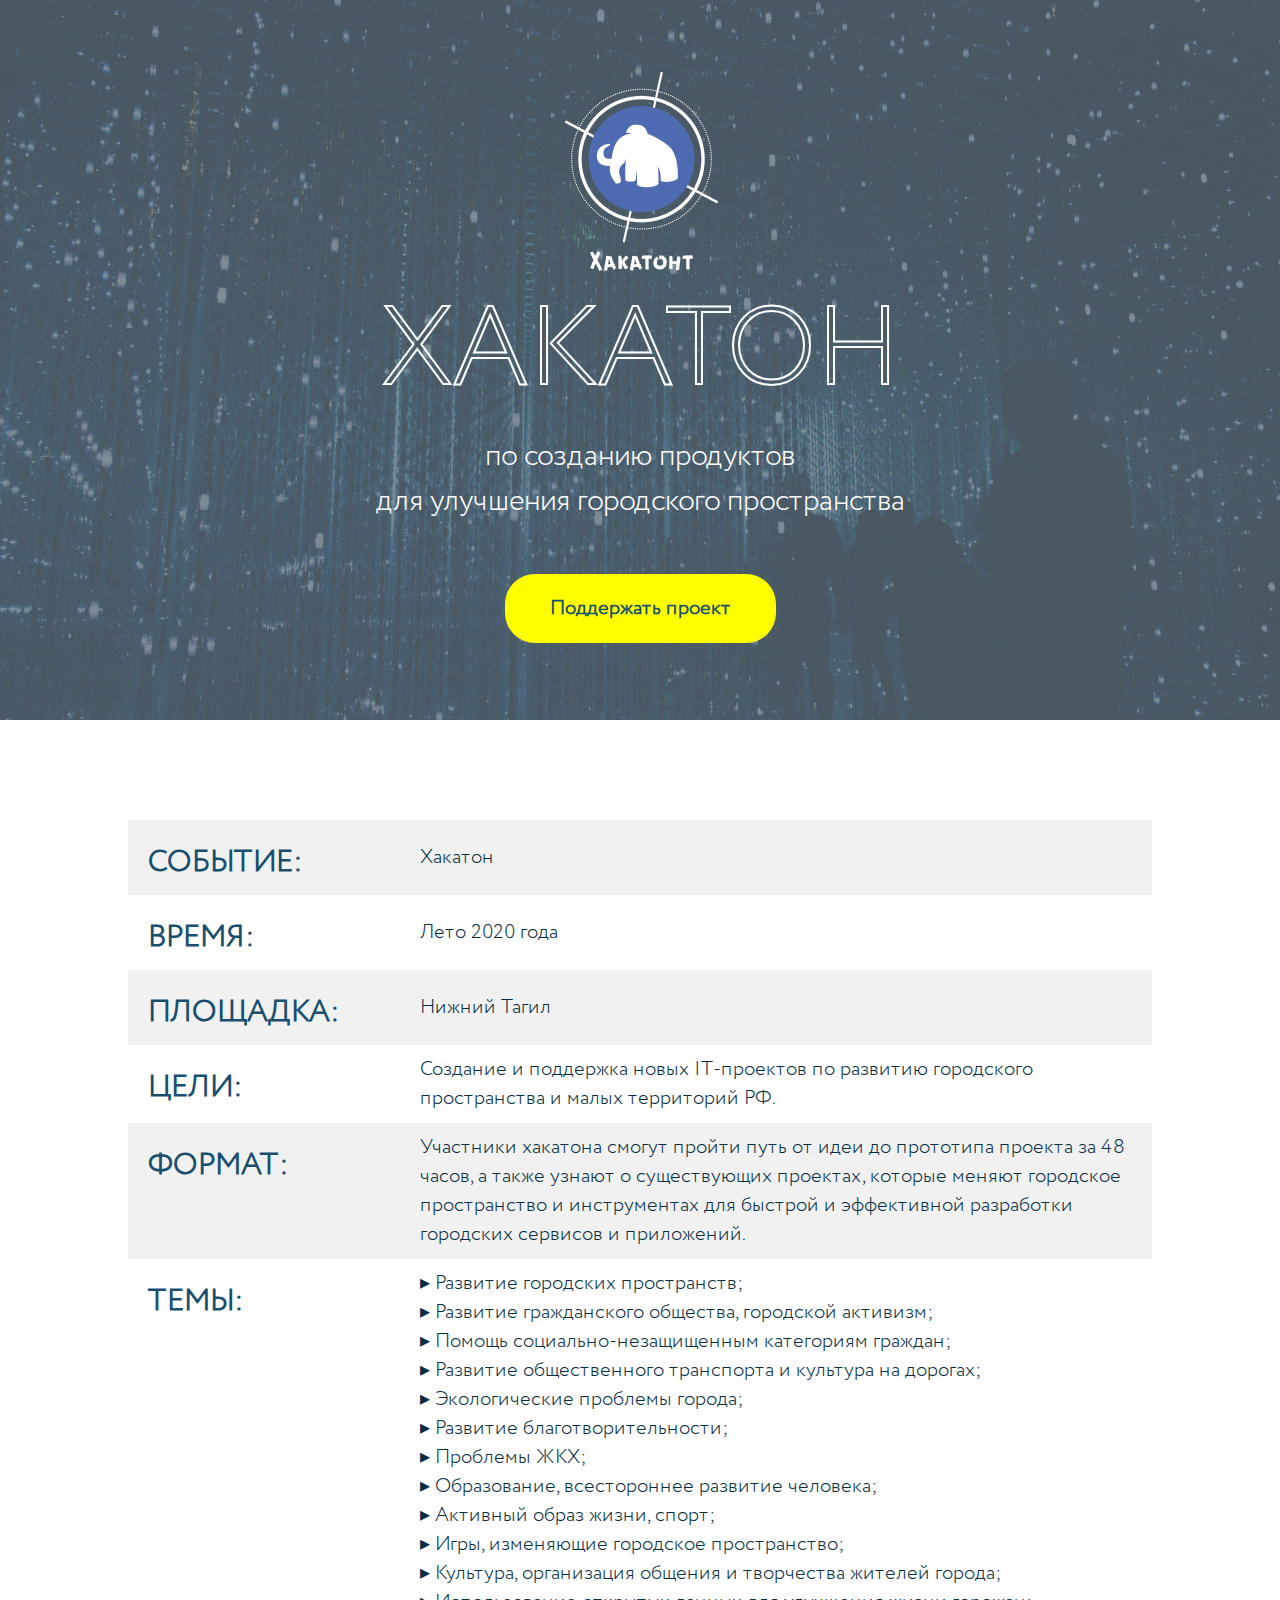
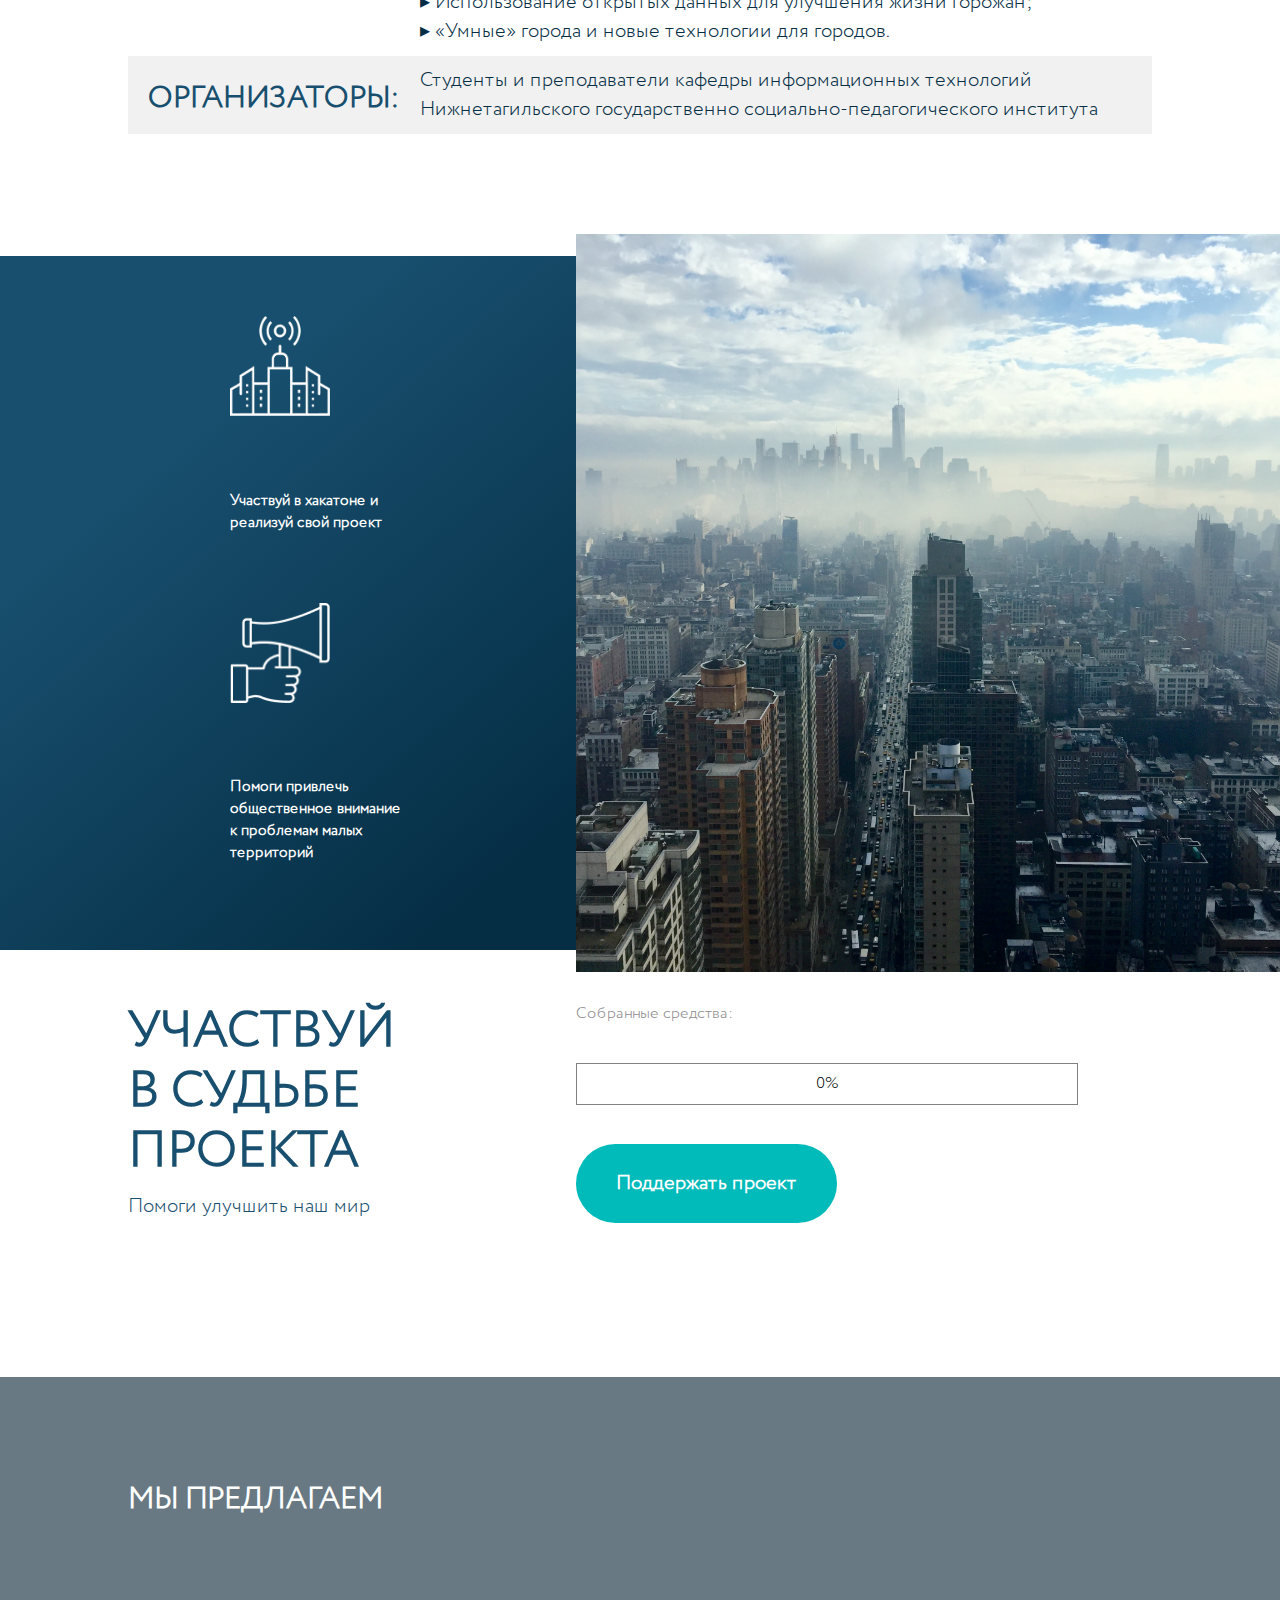
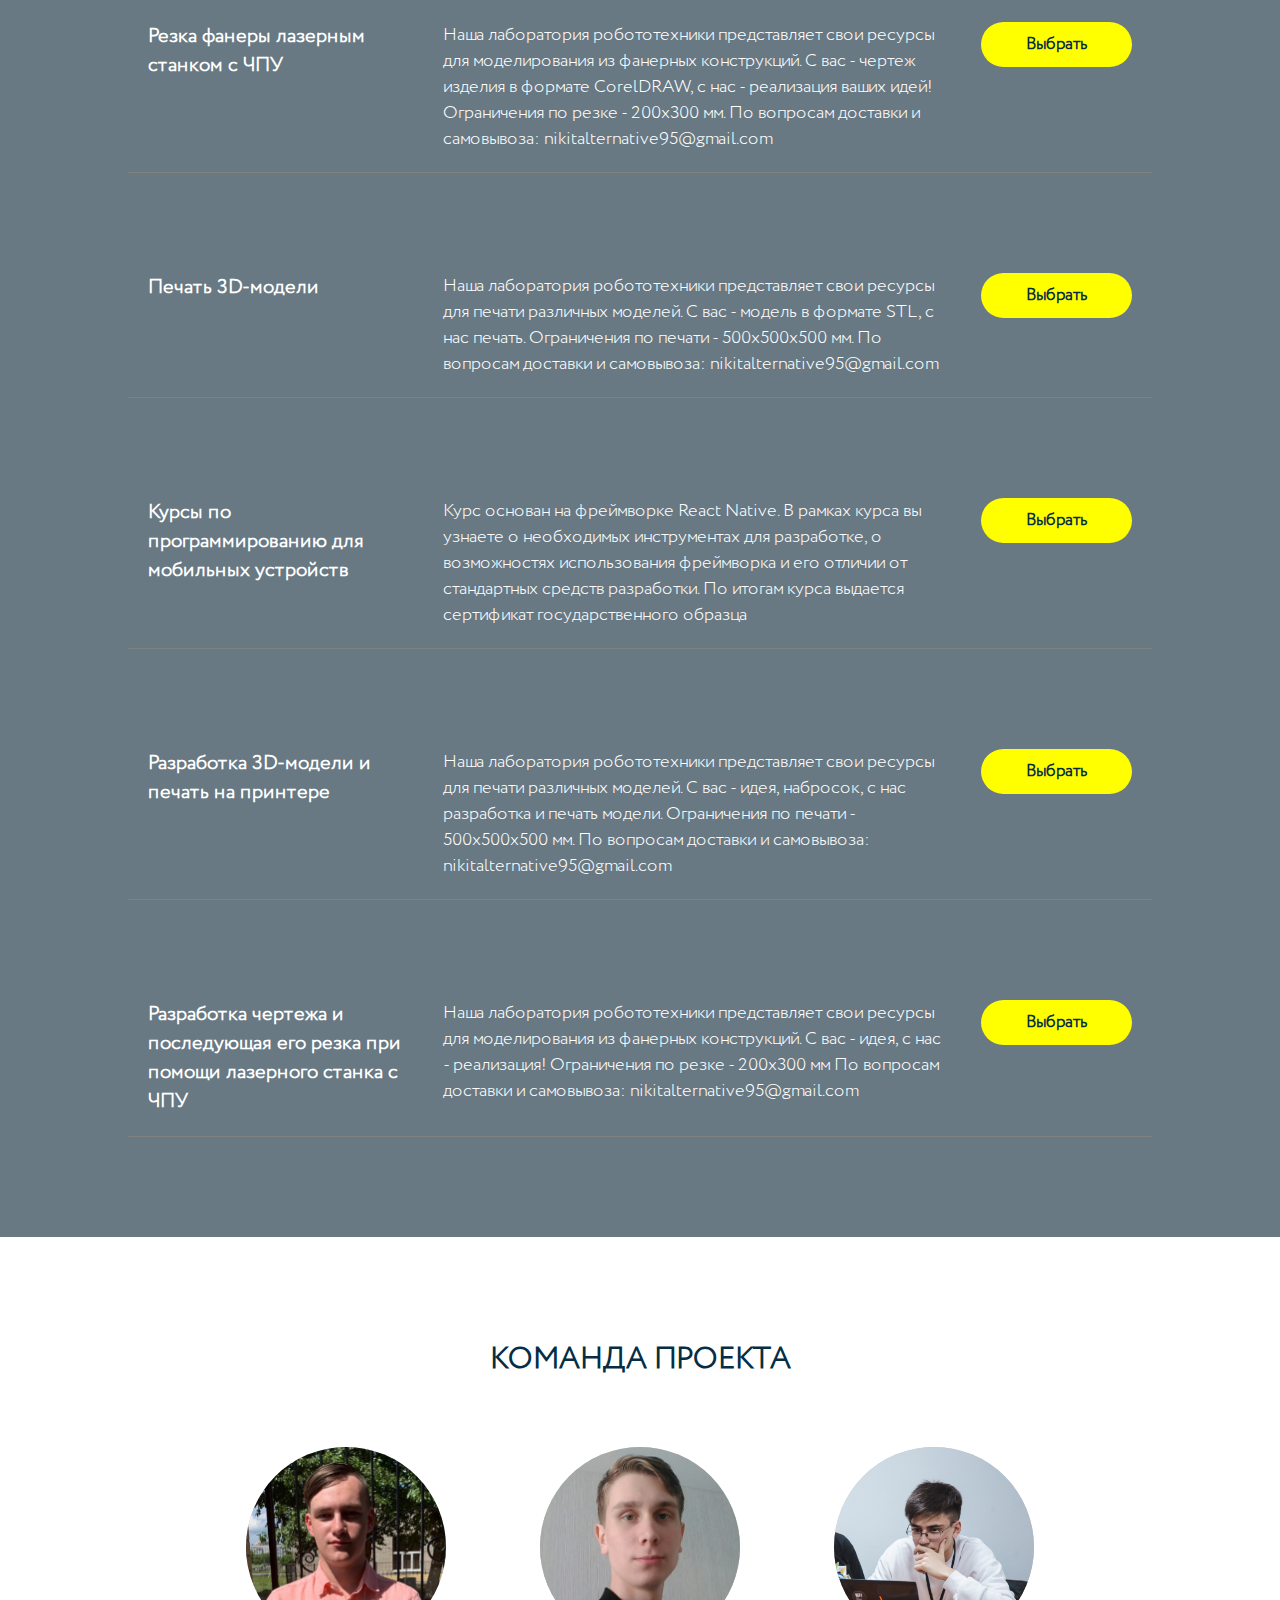
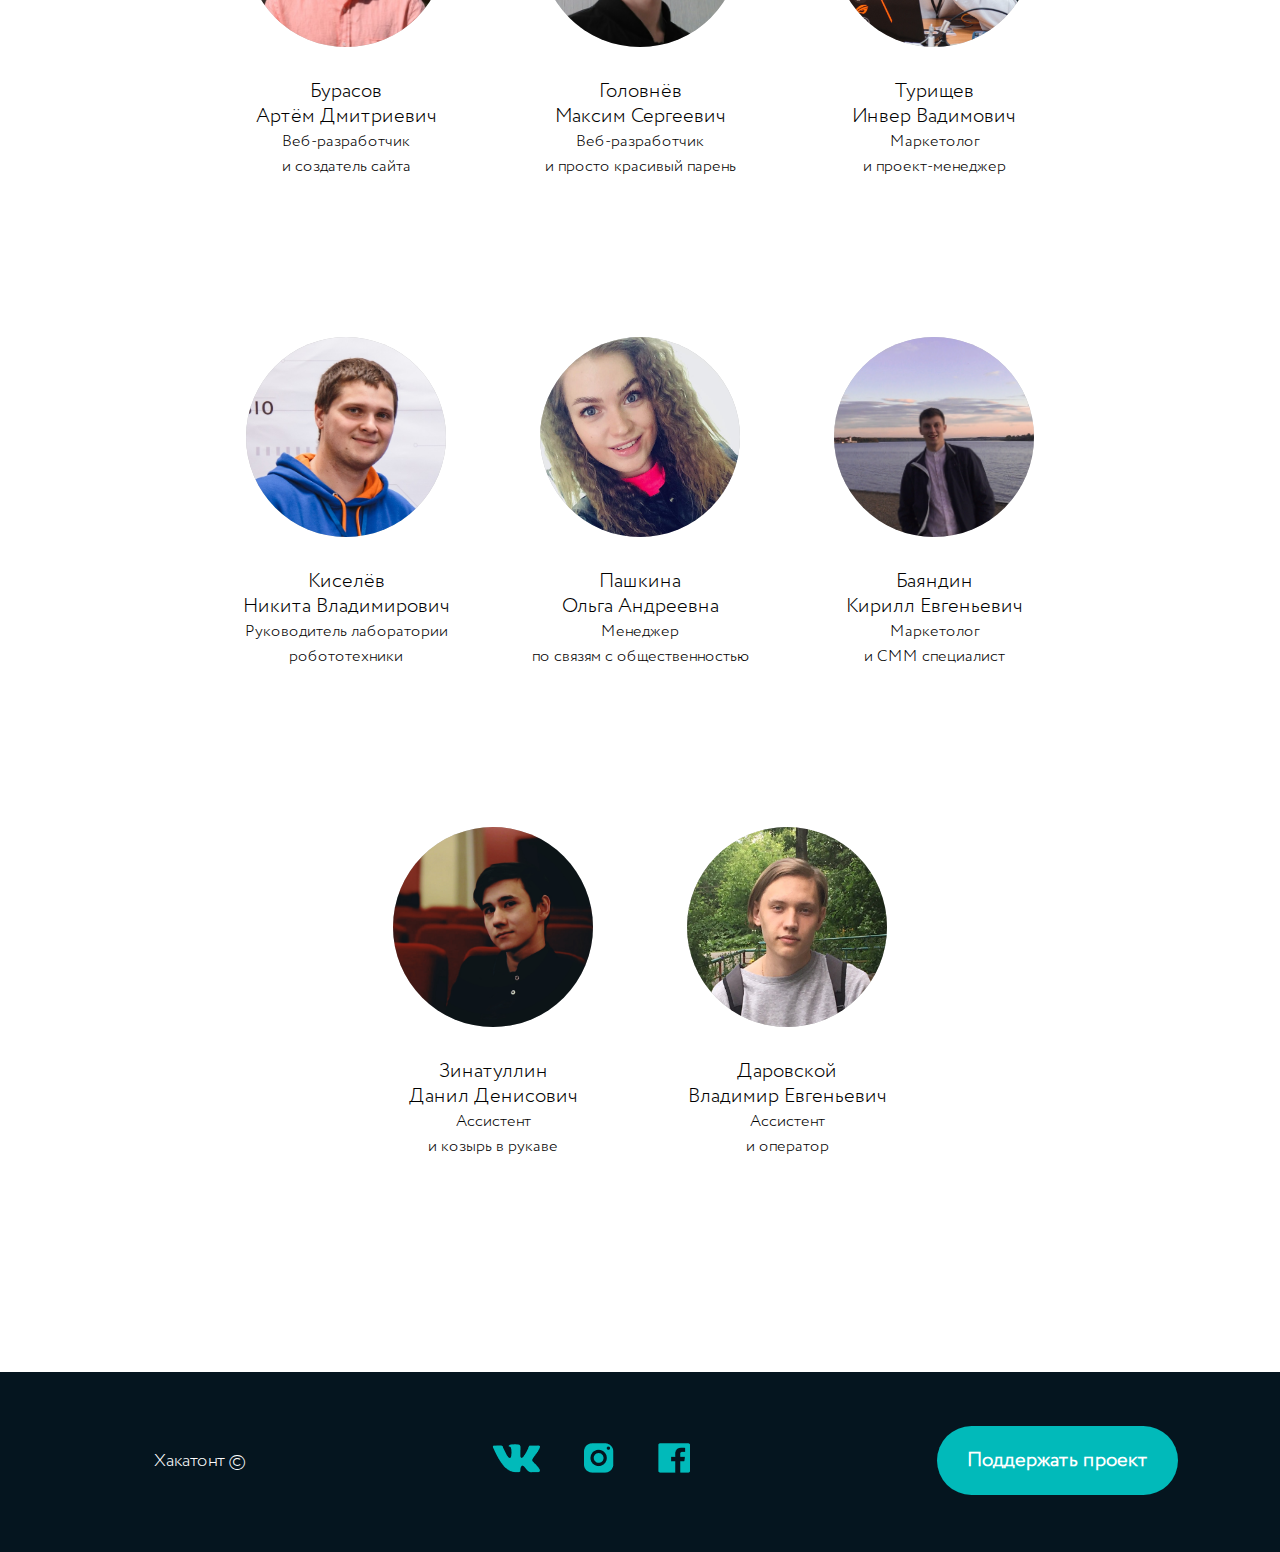
==== commit 8fce479c: "update link" ====
--- a/index.htm
+++ b/index.htm
@@ -5,31 +5,31 @@
 	<meta charset="utf-8">
 	<meta property="og:title" content="HackathoNT"/>
 	<meta property="og:url" content="https://hackathont.tech/index.htm">
-	<meta property="og:image" content="https://hackathont.tech/hackatont-site/images/logo.png"/>
-	<meta property="og:image:secure_url" content="https://hackathont.tech/hackatont-site/images/logo.png"/>
+	<meta property="og:image" content="https://hackathont.tech/images/logo.png"/>
+	<meta property="og:image:secure_url" content="https://hackathont.tech/images/logo.png"/>
 	<meta property="og:image:type" content="image/png" />
     <meta property="og:image:width" content="100px" />
     <meta property="og:image:height" content="100px" />
 	
-	<link rel="SHORTCUT ICON" href="hackatont-site/images/logo.ico" type="image/x-icon">
-	<link rel="stylesheet" type="text/css" href="hackatont-site/styles/header.css">
-	<link rel="stylesheet" type="text/css" href="hackatont-site/styles/table-content.css">
-	<link rel="stylesheet" type="text/css" href="hackatont-site/styles/filler.css">
-	<link rel="stylesheet" type="text/css" href="hackatont-site/styles/metrika.css">
-	<link rel="stylesheet" type="text/css" href="hackatont-site/styles/awards.css">
-	<link rel="stylesheet" type="text/css" href="hackatont-site/styles/partners.css">
-	<link rel="stylesheet" type="text/css" href="hackatont-site/styles/team.css">
-	<link rel="stylesheet" type="text/css" href="hackatont-site/styles/footer.css">
+	<link rel="SHORTCUT ICON" href="images/logo.ico" type="image/x-icon">
+	<link rel="stylesheet" type="text/css" href="styles/header.css">
+	<link rel="stylesheet" type="text/css" href="styles/table-content.css">
+	<link rel="stylesheet" type="text/css" href="styles/filler.css">
+	<link rel="stylesheet" type="text/css" href="styles/metrika.css">
+	<link rel="stylesheet" type="text/css" href="styles/awards.css">
+	<link rel="stylesheet" type="text/css" href="styles/partners.css">
+	<link rel="stylesheet" type="text/css" href="styles/team.css">
+	<link rel="stylesheet" type="text/css" href="styles/footer.css">
 
 	<style type="text/css">
 		@font-face {
 		    font-family: 'Circe';
 		    src: url('Circe-Light.eot');
 		    src: local('Circe Light'), local('Circe-Light'),
-		        url('hackatont-site/styles/fonts/Circe-Light.eot?#iefix') format('embedded-opentype'),
-		        url('hackatont-site/styles/fonts/Circe-Light.woff2') format('woff2'),
-		        url('hackatont-site/styles/fonts/Circe-Light.woff') format('woff'),
-		        url('hackatont-site/styles/fonts/Circe-Light.ttf') format('truetype');
+		        url('styles/fonts/Circe-Light.eot?#iefix') format('embedded-opentype'),
+		        url('styles/fonts/Circe-Light.woff2') format('woff2'),
+		        url('styles/fonts/Circe-Light.woff') format('woff'),
+		        url('styles/fonts/Circe-Light.ttf') format('truetype');
 		    font-weight: 300;
 		    font-style: normal;
 		}
@@ -44,7 +44,7 @@
 	<div id="header">
 		<div class="background"></div>
 		<div id="header-content">
-			<div class="logo"><img src="hackatont-site/images/logo.png"></div>
+			<div class="logo"><img src="images/logo.png"></div>
 			<div class="h1">ХАКАТОН</div>
 			<div class="text">
 				по созданию продуктов<br>
@@ -106,14 +106,14 @@
 	<div id="filler">
 		<div id="filler-content">
 			<div class="content">
-				<div class="content-logo" style="padding-top: 60px;"><img src="hackatont-site/images/fillerCity.png"></div>
+				<div class="content-logo" style="padding-top: 60px;"><img src="images/fillerCity.png"></div>
 				<div class="content-text">
 					Участвуй в хакатоне и<br>
 					реализуй свой проект
 				</div>
 			</div>
 			<div class="content">
-				<div class="content-logo"><img src="hackatont-site/images/fillerRupor.png"></div>
+				<div class="content-logo"><img src="images/fillerRupor.png"></div>
 				<div class="content-text">
 					Помоги привлечь<br>
 					общественное внимание<br>
@@ -179,11 +179,11 @@
 	<div id="partners">
 		<div class="partnersTitle">ПАРТНЁРЫ</div>
 		<div class="content">
-			<img src="hackatont-site/images/partners/google.png" class="partner">
-			<img src="hackatont-site/images/partners/ntgspi.png" class="partner">
-			<img src="hackatont-site/images/partners/cocacola.png" class="partner">
-			<img src="hackatont-site/images/partners/instagram.png" class="partner">
-			<img src="hackatont-site/images/partners/fox.png" class="partner">
+			<img src="images/partners/google.png" class="partner">
+			<img src="images/partners/ntgspi.png" class="partner">
+			<img src="images/partners/cocacola.png" class="partner">
+			<img src="images/partners/instagram.png" class="partner">
+			<img src="images/partners/fox.png" class="partner">
 		</div>
 	</div>
 
@@ -191,7 +191,7 @@
 		<div class="teamTitle">КОМАНДА ПРОЕКТА</div>
 		<div class="content">
 			<div class="avatar">
-				<img src="hackatont-site/images/avatars/burasov.png" class="avatar-img">
+				<img src="images/avatars/burasov.png" class="avatar-img">
 				<div class="avatar-name">
 					<p class="name">Бурасов <br>Артём Дмитриевич</p>
 					<p class="prof">Веб-разработчик <br>и создатель сайта</p>
@@ -205,7 +205,7 @@
 			</div>
 
 			<div class="avatar">
-				<img src="hackatont-site/images/avatars/golovnev.png" class="avatar-img">
+				<img src="images/avatars/golovnev.png" class="avatar-img">
 				<div class="avatar-name">
 					<p class="name">Головнёв <br>Максим Сергеевич</p>
 					<p class="prof">Веб-разработчик<br>и просто красивый парень</p>
@@ -219,7 +219,7 @@
 			</div>
 
 			<div class="avatar">
-				<img src="hackatont-site/images/avatars/turishchev.jpg" class="avatar-img">
+				<img src="images/avatars/turishchev.jpg" class="avatar-img">
 				<div class="avatar-name">
 					<p class="name">Турищев <br>Инвер Вадимович</p>
 					<p class="prof">Маркетолог <br>и проект-менеджер</p>
@@ -233,7 +233,7 @@
 			</div>
 
 			<div class="avatar">
-				<img src="hackatont-site/images/avatars/kiselev.png" class="avatar-img">
+				<img src="images/avatars/kiselev.png" class="avatar-img">
 				<div class="avatar-name">
 					<p class="name">Киселёв <br>Никита Владимирович</p>
 					<p class="prof">Руководитель лаборатории <br>робототехники</p>
@@ -247,7 +247,7 @@
 			</div>
 
 			<div class="avatar">
-				<img src="hackatont-site/images/avatars/pushkina.png" class="avatar-img">
+				<img src="images/avatars/pushkina.png" class="avatar-img">
 				<div class="avatar-name">
 					<p class="name">Пашкина <br>Ольга Андреевна</p>
 					<p class="prof">Менеджер <br>по связям с общественностью</p>
@@ -261,7 +261,7 @@
 			</div>
 
 			<div class="avatar">
-				<img src="hackatont-site/images/avatars/bayandin.png" class="avatar-img">
+				<img src="images/avatars/bayandin.png" class="avatar-img">
 				<div class="avatar-name">
 					<p class="name">Баяндин <br>Кирилл Евгеньевич</p>
 					<p class="prof">Маркетолог <br>и СММ специалист</p>
@@ -275,7 +275,7 @@
 			</div>
 
 			<div class="avatar">
-				<img src="hackatont-site/images/avatars/zinatullin.jpg" class="avatar-img">
+				<img src="images/avatars/zinatullin.jpg" class="avatar-img">
 				<div class="avatar-name">
 					<p class="name">Зинатуллин <br>Данил Денисович</p>
 					<p class="prof">Ассистент <br>и козырь в рукаве</p>
@@ -289,7 +289,7 @@
 			</div>
 
 			<div class="avatar">
-				<img src="hackatont-site/images/avatars/darovskoi.png" class="avatar-img">
+				<img src="images/avatars/darovskoi.png" class="avatar-img">
 				<div class="avatar-name">
 					<p class="name">Даровской <br>Владимир Евгеньевич</p>
 					<p class="prof">Ассистент <br>и оператор</p>
@@ -309,13 +309,13 @@
 			<div class="inline">Хакатонт &#169;</div>
 			<div class="inline">
 				<a href="https://vk.com/hackatont" class="socials-link">
-					<img src="hackatont-site/images/footer/vk.png">
+					<img src="images/footer/vk.png">
 				</a>
 				<a href="https://www.instagram.com/hackato.nt/" class="socials-link">
-					<img src="hackatont-site/images/footer/inst.png">
+					<img src="images/footer/inst.png">
 				</a>
 				<a href="https://www.facebook.com/Хакатонт-105093607783880" class="socials-link">
-					<img src="hackatont-site/images/footer/facebook.png">
+					<img src="images/footer/facebook.png">
 				</a>
 			</div>
 			<div  class="inline">
--- a/styles/header.css
+++ b/styles/header.css
@@ -0,0 +1,63 @@
+#header {
+	width: 100%;
+	height: 80vh;
+	position: relative;
+	color: white;
+} 
+
+#header #header-content {
+	position: absolute;
+	top: 10%;
+	height: 70%;
+	width: 100%;
+	text-align: center;
+
+}
+
+.background {
+	position: absolute;
+	width: 100%;
+	height: 100%;
+	background: url(../images/backgroundHeader_x1920.gif);
+    background-size: 100%;
+    box-shadow:0 0 0 1000px rgba(4, 32, 48, 0.6) inset;
+    transform: matrix(-1, 0, 0, 1, 0, 0);
+    opacity: 0.85;
+}
+
+#header .logo {
+	margin: 0px auto;
+	width: 150px;
+	height: 150px;
+	line-height: 150px; 		/*--------*/
+	border-radius: 50%; 		/*--------*/	
+}
+#header .h1 {
+	width: 100%;
+	margin-top: 50px;
+	text-align: center;
+	font-size: 110px;
+	color: transparent;
+	-webkit-text-stroke: 2px white;
+}
+#header .text {
+	width: 100%;
+	font-size: 30px;
+	text-align: center;
+}
+#header .yellow {
+	margin-top: 50px;
+	padding: 20px 45px;
+	font-size: 20px;
+	border-radius: 30px;
+	border: none;
+	background-color: yellow; 	/*--------*/
+	cursor: pointer;
+	outline: none;
+	color: #184F6E;
+	font-weight: bold;
+}
+
+#header .yellow:hover {
+	background-color: #f0e824;
+}--- a/styles/table-content.css
+++ b/styles/table-content.css
@@ -0,0 +1,37 @@
+#table-content {
+	width: 100%;
+} 
+#table-content table{
+	width: 80%;
+	margin: 100px auto;
+	font-size: 20px;
+	border-collapse: collapse;
+}
+#table-content table tr:nth-child(2n+1) {
+	background-color: #F1F1F1;
+}
+#table-content table td {
+	padding: 10px;
+	color: #052E45;
+}
+#table-content table ul li {
+	list-style-type: none;
+}
+#table-content table ul li:before {
+	content: "▸ ";
+}
+#table-content table ul li:after {
+	content: ";";
+}
+#table-content table ul li:last-child:after {
+	content: ".";
+}
+#table-content table td:first-child {
+	padding-top: 20px;
+	padding-left: 20px;
+	vertical-align: top;
+	font-size: 30px;
+	text-transform: uppercase;
+	color: #184F6E;
+	font-weight: 600;
+}--- a/styles/filler.css
+++ b/styles/filler.css
@@ -0,0 +1,46 @@
+#filler {
+	width: 100%;
+	height: 82vh;
+	position: relative; 
+}
+
+#filler #filler-content {
+	position: absolute;
+	width: 45%;
+	height: 94%;
+	top: 3%;
+	left: 0px;
+	background: linear-gradient(139.68deg, #184F6E 28.27%, #052E45 88.45%);
+}
+#filler #filler-image {
+	position: absolute;
+	width: 55%;
+	height: 100%;
+	top: 0px;
+	left: 45%;
+	background: url(../images/fillerImg.jpeg);
+	background-size: cover;
+}
+#filler .content {
+	height: 50%;
+	width: 70%;
+	margin-left: 40%;
+	font-size: 20px;
+}
+#filler .content .content-logo {
+	height: 50%;
+	width: 100%;
+}
+
+#filler .content .content-logo img {
+	width: 100px;
+	height: 100px;
+}
+
+#filler .content .content-text {
+	height: 40%;
+	width: 100%;
+	color: white;
+	font-size: 15px;
+	font-weight: 600;
+}--- a/styles/metrika.css
+++ b/styles/metrika.css
@@ -0,0 +1,67 @@
+#metrika {
+	width: 100%;
+	height: 45vh;
+	position: relative;
+	background-color: white;
+} 
+
+.frame {
+	margin-top: -80px;
+	width: 600px;
+}
+
+#metrika .text {
+	width: 30%;
+	height: 60%;
+	left: 10%;
+	top: 30px;
+	position: absolute;
+	color: #184F6E;
+}
+	#metrika .text .text-main {
+		font-size: 50px;
+		font-weight: 600;
+		line-height: 1.2;
+		text-transform: uppercase;
+	}
+	#metrika .text .text-sub {
+		margin-top: 10px;
+		font-size: 20px;
+	}
+#metrika .elements {
+	width: 55%;
+	height: 50%;
+	top: 30px;
+	position: absolute;
+	left: 45%;
+}
+#metrika .elements .elem-title {
+	height: 30%;
+	color: #8D8D8D;
+}
+#metrika .elements .progress-bar-container {
+	height: 40%;
+}
+#metrika .elements .progress-bar {
+	height: 40px;
+	line-height: 40px;
+	text-align: center;
+	width: 500px;
+	background: linear-gradient(to right, #5AE170 0%, #5AE170 0%, white 0%, white 100%);
+	border: solid 1px grey;
+}
+#metrika .elements .cyan {
+	padding: 25px 40px;
+	border-radius: 50px;
+	border: none;
+	outline: none;
+	color: white;
+	font-weight: 600;
+	font-size: 20px;
+	background-color: #01BABA;
+	cursor: pointer;
+}
+
+#metrika .elements .cyan:hover {
+	background-color: #04d9d9;
+}--- a/styles/awards.css
+++ b/styles/awards.css
@@ -0,0 +1,55 @@
+#awards {
+	width: 100%;
+	color: white;
+	height: auto;
+	background-image: url(../images/backgroundAward.jpeg);
+	background-size: 100%;
+	background-blend-mode: hard-light;
+	box-shadow:0 0 0 1000px rgba(4, 32, 48, 0.6) inset;
+	padding-bottom: 100px;
+}
+
+#awards table {
+	width: 80%;
+	margin: 0px auto;
+	border-collapse: collapse;
+	height: auto;
+}
+
+#awards table th {
+	font-size: 30px;
+	text-transform: uppercase;
+	text-align: left;
+	padding-top: 100px;
+}
+
+#awards table td {
+	border-bottom: solid 1px grey;
+	padding: 20px;
+	vertical-align: top;
+	padding-top: 100px;
+	font-size: 18px;
+}
+
+#awards table td:nth-child(2n+1) {
+	font-size: 20px;
+	font-weight: 600;
+}
+
+#awards .yellow {
+	padding: 10px 45px;
+	font-size: 15px;
+	border-radius: 30px;
+	border: none;
+	background-color: yellow; 	/*--------*/
+	cursor: pointer;
+	outline: none;
+	color: #052E45;
+	font-size: 17px;
+	font-weight: 600;
+	cursor: pointer;
+}
+
+#awards .yellow:hover {
+	background-color: #f0e824;
+}
--- a/styles/partners.css
+++ b/styles/partners.css
@@ -0,0 +1,26 @@
+#partners {
+	background-color: #F1F1F1;
+	width: 100%;
+	height: auto;
+	display: none;
+} 
+#partners .content {
+	width: 70%;
+	margin: 20px auto;
+	min-height: 50px;
+	text-align: center;
+}
+#partners .content .partner {
+	width: 25%;
+	height: 250px;
+	display: inline-block;
+}
+
+.partnersTitle {
+	padding-top: 100px;
+	text-align: center;
+	text-transform: uppercase;
+	font-size: 30px;
+	color: #052E45;
+	font-weight: bold;
+}--- a/styles/team.css
+++ b/styles/team.css
@@ -0,0 +1,86 @@
+#team {
+	width: 100%;
+	height: auto;
+	padding: 100px 0;
+	background-color: white;
+	user-select: none;
+} 
+
+.teamTitle {
+	text-align: center;
+	text-transform: uppercase;
+	font-size: 30px;
+	color: #052E45;
+	font-weight: bold;
+	padding-bottom: 20px;
+}
+
+#team .content {
+	width: 70%;
+	margin: 0 auto;
+	height: auto;
+	text-align: center;
+}
+
+#team .content .avatar {
+	width: 250px;
+	height: 450px;
+	display: inline-block;
+	vertical-align:bottom;
+	margin: 20px;
+}
+#team .content .avatar .avatar-img {
+	margin: 25px;
+	width: 200px;
+	height: 200px;
+	border-radius: 50%;
+	background-color: #C4C4C4;
+}
+#team .content .avatar .avatar-name {
+	width: 100%;
+	height: 100px;
+	line-height: 25px;
+	text-align: center;
+	font-size: 20px;
+}
+#team .content .avatar .avatar-name .prof {
+	font-size: 16px;
+}
+#team .content .avatar .avatar-description {
+	padding: 20px;
+	background-color: #0076B8;
+	display: none;
+}
+#team .content .avatar .avatar-description .description {
+	width: 210px;
+	height: 60px;
+	display: block;
+	line-height: calc(60px / 3);
+	font-size: 20px;
+	background-color: #0076B8;
+	text-overflow: ellipsis;
+	overflow: hidden;
+	text-align: left;
+	color: white;
+}
+#team .content .avatar:hover .avatar-description{
+	display: block;
+}
+
+#team .content .avatar:hover {
+	background-color: #F1F1F1;
+}
+
+.ava {
+	width: 100px;
+	height: 100px;
+}
+
+.link_vk {
+	position: absolute;
+	color: white;
+	margin-left: 15px;
+	font-size: 18px;
+	margin-top: -20px;
+	user-select: none;
+}--- a/styles/footer.css
+++ b/styles/footer.css
@@ -0,0 +1,41 @@
+#footer {
+	width: 100%;
+	height: 20vh;
+	background-color: #05151F;
+	color: white;
+	user-select: none;
+}
+#footer .content {
+	width: 80%;
+	margin: 0 auto;
+	position: relative;
+	text-align: justify;
+	text-align-last: justify;
+	top: 50%;
+	left: 42%;
+	transform: translate(-50%, -50%);
+}
+#footer .content .inline {
+	display: inline-block;
+	font-size: 18px;
+
+}
+#footer .content .inline a {
+	display: inline-block;
+	margin: 20px;
+	vertical-align: middle;
+}
+#footer .content .inline .cyan {
+	cursor: pointer;
+	padding: 20px 30px;
+	border-radius: 35px;
+	border: none;
+	outline: none;
+	background-color: #01BABA;
+	color: white;
+	font-size: 20px;
+	font-weight: bold
+}
+#footer .content .inline .cyan:hover {
+	background-color: #04d9d9;
+}